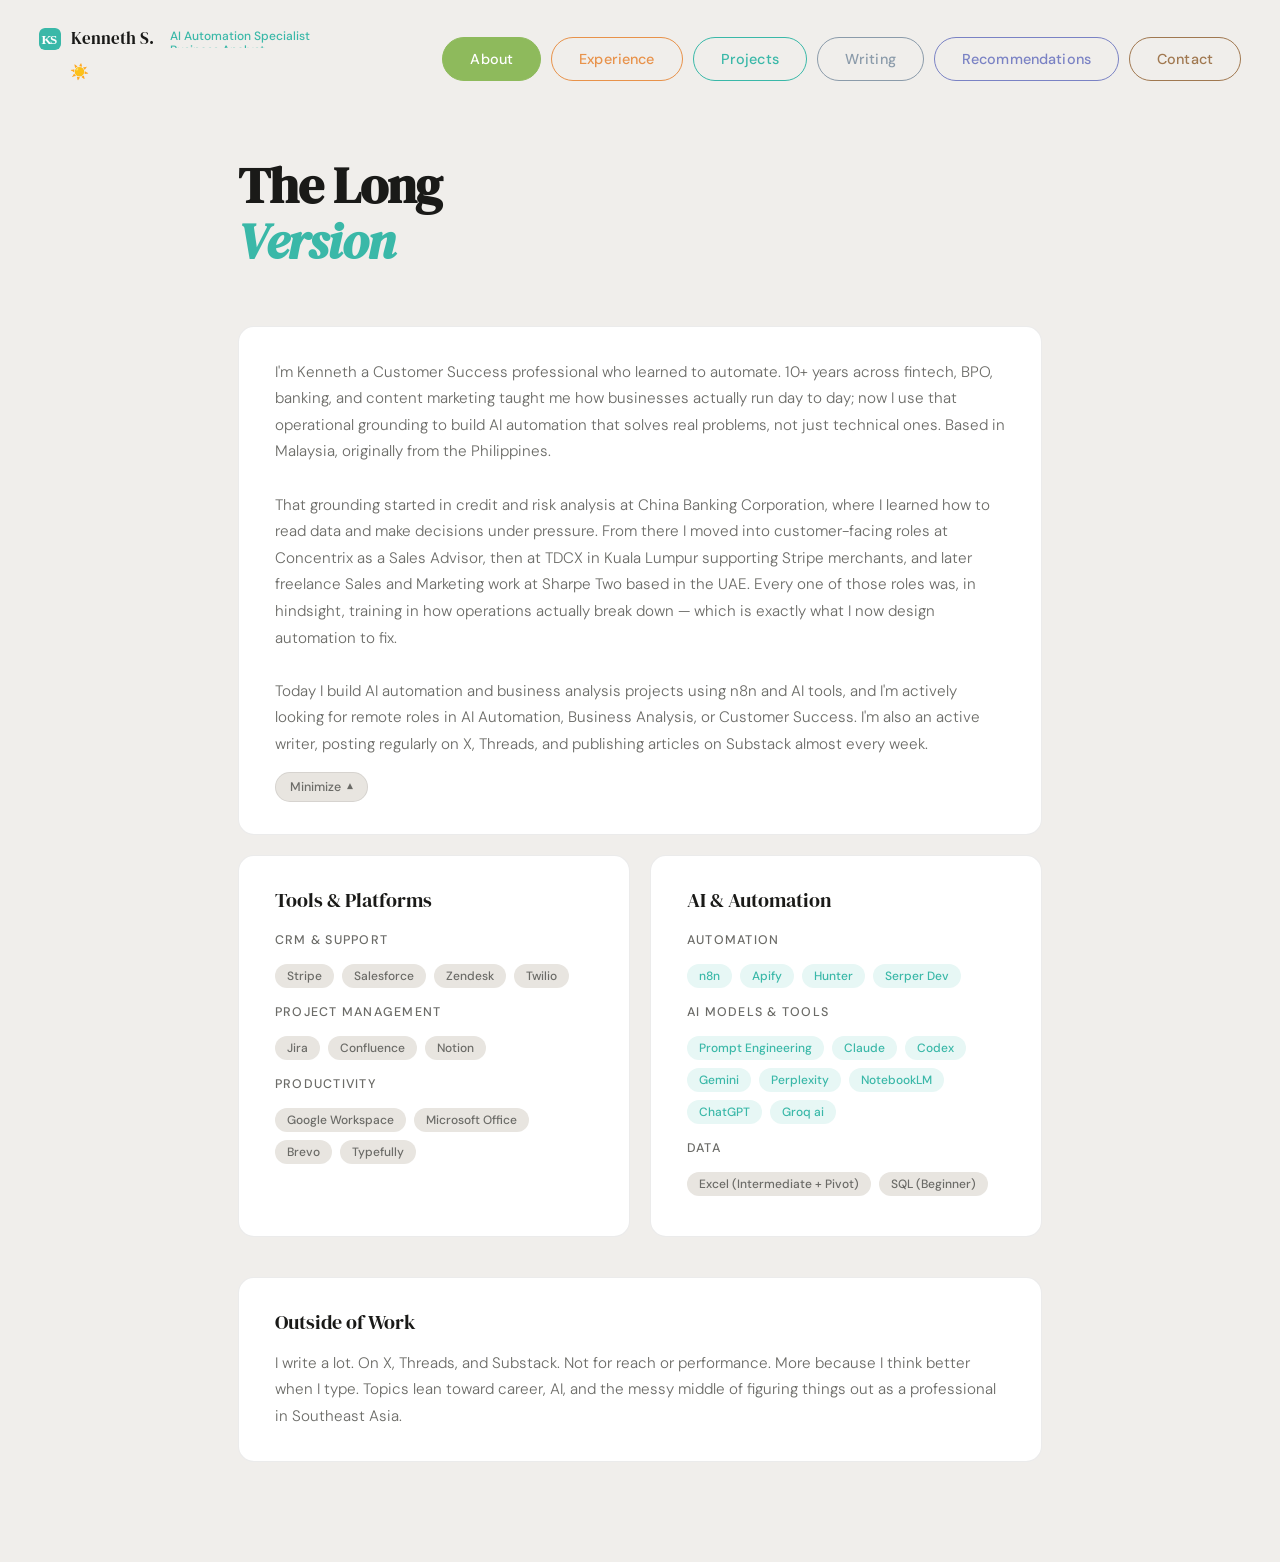
==== about.html @ cf11c249 "fix bug" ====
<!DOCTYPE html>
<html lang="en">
<head>
  <meta charset="UTF-8"/>
  <meta name="viewport" content="width=device-width, initial-scale=1.0"/>
  <link rel="icon" type="image/x-icon" href="[data-uri]">
  <link rel="icon" type="image/svg+xml" href="[data-uri]">
  <link rel="apple-touch-icon" href="[data-uri]">
  <title>About · Kenneth Soriano</title>
  <meta name="description" content="Learn more about Kenneth Soriano — an AI Automation Specialist, Business Analyst, and Customer Success professional with 10+ years across banking, BPO, and freelance work.">

  <meta property="og:type" content="profile">
  <meta property="og:site_name" content="Kenneth Soriano">
  <meta property="og:title" content="About · Kenneth Soriano">
  <meta property="og:description" content="Learn more about Kenneth Soriano — an AI Automation Specialist, Business Analyst, and Customer Success professional with 10+ years across banking, BPO, and freelance work.">
  <meta property="og:url" content="https://kennethics.github.io/about.html">
  <meta property="og:image" content="https://kennethics.github.io/assets/images/og-image.jpg">
  <meta property="og:image:width" content="1200">
  <meta property="og:image:height" content="630">
  <meta property="og:image:alt" content="Kenneth Soriano — AI Automation Specialist, Business Analyst & Customer Success professional">

  <meta name="twitter:card" content="summary_large_image">
  <meta name="twitter:title" content="About · Kenneth Soriano">
  <meta name="twitter:description" content="Learn more about Kenneth Soriano — an AI Automation Specialist, Business Analyst, and Customer Success professional with 10+ years across banking, BPO, and freelance work.">
  <meta name="twitter:image" content="https://kennethics.github.io/assets/images/og-image.jpg">

  <link rel="canonical" href="https://kennethics.github.io/about.html">
  <link rel="preconnect" href="https://fonts.googleapis.com">
  <link href="https://fonts.googleapis.com/css2?family=DM+Serif+Display:ital@0;1&family=DM+Sans:wght@300;400;500&display=swap" rel="stylesheet">
  <script src="assets/js/theme.js"></script>
  <link rel="stylesheet" href="assets/css/shared.css">
  <script src="assets/js/interactions.js" defer></script>
  <style>
    .about-grid { display:grid; grid-template-columns:1fr 1fr; gap:20px; margin-bottom:20px; }
    @media(max-width:640px){ .about-grid{ grid-template-columns:1fr; } }
    .skill-group { margin-bottom: 8px; }
    .skill-group-title { font-size:0.78rem; text-transform:uppercase; letter-spacing:0.1em; color:var(--muted); margin-bottom:10px; font-weight:500; }

    /* ── Bio card collapse/expand ── */
    /* Starts expanded (full bio). "Minimize" collapses down to the first
       sentence only; clicking again ("Show more") restores the rest. */
    .bio-more {
      overflow: hidden;
      max-height: 800px;
      opacity: 1;
      transition: max-height 0.35s ease, opacity 0.25s ease, margin-top 0.35s ease;
    }

    .card.bio-collapsed .bio-more {
      max-height: 0;
      opacity: 0;
      margin-top: 0 !important;
      pointer-events: none;
    }

    .exp-toggle {
      display: inline-flex;
      align-items: center;
      gap: 6px;
      margin-top: 14px;
      padding: 6px 14px;
      border-radius: 100px;
      border: 1px solid var(--border);
      background: var(--card);
      color: var(--muted);
      font-family: 'DM Sans', sans-serif;
      font-size: 0.78rem;
      font-weight: 500;
      cursor: pointer;
      transition: color 0.2s ease, border-color 0.2s ease;
    }

    .exp-toggle:hover,
    .exp-toggle:focus-visible {
      color: var(--accent);
      border-color: rgba(58, 184, 168, 0.3);
    }

    .exp-toggle-icon {
      display: inline-block;
      transition: transform 0.2s ease;
    }

    .exp-toggle.is-open .exp-toggle-icon {
      transform: rotate(180deg);
    }

  </style>
</head>
<body class="inner-page">

<nav>
  <div class="nav-brand">
    <a class="nav-brand-link" href="index.html">
      <img src="assets/icons/favicon.svg" alt="Kenneth Soriano logo" class="nav-logo">
      <span class="nav-name">Kenneth S.</span>
      <div class="nav-roles">
        <div class="nav-roles-inner">
          <span>AI Automation Specialist</span>
          <span>Business Analyst</span>
        </div>
      </div>
    </a>
    <div class="theme-switcher">
      <button type="button" class="theme-toggle" role="switch" aria-checked="false" aria-label="Toggle dark mode" title="Toggle dark mode">
        <span class="theme-toggle-icon theme-toggle-icon-sun" aria-hidden="true">☀️</span>
        <span class="theme-toggle-icon theme-toggle-icon-moon" aria-hidden="true">🌙</span>
      </button>
    </div>
  </div>
  <ul class="nav-links">
    <li><a class="oval-btn oval-about active" href="about.html">About</a></li>
    <li><a class="oval-btn oval-exp" href="experience.html">Experience</a></li>
    <li><a class="oval-btn oval-projects" href="projects.html">Projects</a></li>
    <li><a class="oval-btn oval-writing" href="writing.html">Writing</a></li>
    <li><a class="oval-btn oval-recs" href="recommendations.html">Recommendations</a></li>
    <li><a class="oval-btn oval-contact" href="contact.html">Contact</a></li>
  </ul>
  <button class="nav-hamburger" aria-label="Open menu" aria-expanded="false" aria-controls="nav-drawer">
    <span></span><span></span><span></span>
  </button>
</nav>

<!-- Mobile drawer -->
<div class="nav-drawer" id="nav-drawer" role="dialog" aria-modal="true" aria-label="Site navigation" aria-hidden="true">
  <div class="nav-drawer-panel">
    <button class="nav-drawer-close" aria-label="Close menu">✕</button>
    <a href="about.html">About</a>
    <a href="experience.html">Experience</a>
    <a href="projects.html">Projects</a>
    <a href="writing.html">Writing</a>
    <a href="recommendations.html">Recommendations</a>
    <a href="contact.html">Contact</a>
  </div>
</div>


<main class="page">
  <div class="page-header fade-in">
    <h1 class="page-title">The Long<br><em>Version</em></h1>
  </div>

  <div class="card fade-in">
    <div class="card-body">
      <p>I'm Kenneth a Customer Success professional who learned to automate. 10+ years across fintech, BPO, banking, and content marketing taught me how businesses actually run day to day; now I use that operational grounding to build AI automation that solves real problems, not just technical ones. Based in Malaysia, originally from the Philippines.</p>
      <div class="bio-more">
        <br>
        <p>That grounding started in credit and risk analysis at China Banking Corporation, where I learned how to read data and make decisions under pressure. From there I moved into customer-facing roles at Concentrix as a Sales Advisor, then at TDCX in Kuala Lumpur supporting Stripe merchants, and later freelance Sales and Marketing work at Sharpe Two based in the UAE. Every one of those roles was, in hindsight, training in how operations actually break down — which is exactly what I now design automation to fix.</p>
        <br>
        <p>Today I build AI automation and business analysis projects using n8n and AI tools, and I'm actively looking for remote roles in AI Automation, Business Analysis, or Customer Success. I'm also an active writer, posting regularly on X, Threads, and publishing articles on Substack almost every week.</p>
      </div>
      <button type="button" class="exp-toggle is-open" aria-expanded="true" onclick="toggleBio(this)">
        <span class="exp-toggle-label">Minimize</span>
        <span class="exp-toggle-icon" aria-hidden="true">▾</span>
      </button>
    </div>
  </div>

  <div class="about-grid">
    <div class="card fade-in">
      <div class="card-title" style="margin-bottom:20px;">Tools & Platforms</div>
      <div class="skill-group">
        <div class="skill-group-title">CRM & Support</div>
        <div class="tags">
          <span class="tag">Stripe</span>
          <span class="tag">Salesforce</span>
          <span class="tag">Zendesk</span>
          <span class="tag">Twilio</span>
        </div>
      </div>
      <div class="skill-group" style="margin-top:16px;">
        <div class="skill-group-title">Project Management</div>
        <div class="tags">
          <span class="tag">Jira</span>
          <span class="tag">Confluence</span>
          <span class="tag">Notion</span>
        </div>
      </div>
      <div class="skill-group" style="margin-top:16px;">
        <div class="skill-group-title">Productivity</div>
        <div class="tags">
          <span class="tag">Google Workspace</span>
          <span class="tag">Microsoft Office</span>
          <span class="tag">Brevo</span>
          <span class="tag">Typefully</span>
        </div>
      </div>
    </div>

    <div class="card fade-in">
      <div class="card-title" style="margin-bottom:20px;">AI & Automation</div>
      <div class="skill-group">
        <div class="skill-group-title">Automation</div>
        <div class="tags">
          <span class="tag tag-accent">n8n</span>
          <span class="tag tag-accent">Apify</span>
          <span class="tag tag-accent">Hunter</span>
          <span class="tag tag-accent">Serper Dev</span>
        </div>
      </div>
      <div class="skill-group" style="margin-top:16px;">
        <div class="skill-group-title">AI Models & Tools</div>
        <div class="tags">
          <span class="tag tag-accent">Prompt Engineering</span>
          <span class="tag tag-accent">Claude</span>
          <span class="tag tag-accent">Codex</span>
          <span class="tag tag-accent">Gemini</span>
          <span class="tag tag-accent">Perplexity</span>
          <span class="tag tag-accent">NotebookLM</span>
          <span class="tag tag-accent">ChatGPT</span>
          <span class="tag tag-accent">Groq ai</span>
        </div>
      </div>
      <div class="skill-group" style="margin-top:16px;">
        <div class="skill-group-title">Data</div>
        <div class="tags">
          <span class="tag">Excel (Intermediate + Pivot)</span>
          <span class="tag">SQL (Beginner)</span>
        </div>
      </div>
    </div>
  </div>

  <div class="card fade-in">
    <div class="card-title" style="margin-bottom:16px;">Outside of Work</div>
    <div class="card-body">
      <p>I write a lot. On X, Threads, and Substack. Not for reach or performance. More because I think better when I type. Topics lean toward career, AI, and the messy middle of figuring things out as a professional in Southeast Asia.</p>
    </div>
  </div>

</main>

<script>
  // Bio card collapse/expand. Starts expanded; "Minimize" shrinks the card
  // down to the first sentence only, "Show more" restores the full bio.
  function toggleBio(btn) {
    const card = btn.closest('.card');
    const collapsed = card.classList.toggle('bio-collapsed');
    const expanded = !collapsed;
    btn.setAttribute('aria-expanded', String(expanded));
    btn.classList.toggle('is-open', expanded);
    btn.querySelector('.exp-toggle-label').textContent = expanded ? 'Minimize' : 'Show more';
  }
</script>
<!-- Back to top -->
<button type="button" id="back-to-top" class="back-to-top" aria-label="Back to top" title="Back to top">
  <svg viewBox="0 0 24 24" width="20" height="20" fill="none" stroke="currentColor" stroke-width="2" stroke-linecap="round" stroke-linejoin="round" aria-hidden="true">
    <line x1="12" y1="19" x2="12" y2="5"></line>
    <polyline points="5 12 12 5 19 12"></polyline>
  </svg>
</button>

</body>
</html>
---- assets/css/shared.css ----
*, *::before, *::after { box-sizing: border-box; margin: 0; padding: 0; }

:root {
  --bg: #f0eeeb;
  --text: #1a1a18;
  --muted: #6b6b67;
  --accent: #3ab8a8;
  --card: #e8e5e0;
  --green: #8eba5c;
  --orange: #e8924a;
  --teal: #3ab8a8;
  --slate: #8b9baa;
  --indigo: #7a82c4;
  --brown: #a07850;
  --border: rgba(0,0,0,0.08);
  --nav-bg: rgba(240, 238, 235, 0.97);
  --drawer-bg: rgba(240, 238, 235, 0.99);
  --card-bg: #ffffff;
  --card-shadow: rgba(0,0,0,0.07);

  /* Shared interaction tokens — one timing/easing language for every
     hover, lift, and reveal on the site (nav, cards, buttons, toggle). */
  --ease-standard: 0.2s cubic-bezier(0.16, 1, 0.3, 1);
  --ease-fast: 0.15s ease;
  --lift-sm: -2px;
  --lift-md: -3px;
  --space-section: clamp(48px, 7vw, 88px);
}

:root[data-theme="dark"] {
  --bg: #111315;
  --text: #f2f2ea;
  --muted: #a8a8a0;
  --accent: #4fd1c5;
  --card: #1b1e22;
  --green: #8eba5c;
  --orange: #e8924a;
  --teal: #4fd1c5;
  --slate: #8b9baa;
  --indigo: #7a82c4;
  --border: rgba(255,255,255,0.12);
  --nav-bg: rgba(17, 19, 21, 0.94);
  --drawer-bg: rgba(17, 19, 21, 0.98);
  --card-bg: #1b1e22;
  --card-shadow: rgba(0,0,0,0.35);
}

:root[data-theme="light"] {
  --bg: #f0eeeb;
  --text: #1a1a18;
  --muted: #6b6b67;
  --accent: #3ab8a8;
  --card: #e8e5e0;
  --green: #8eba5c;
  --orange: #e8924a;
  --teal: #3ab8a8;
  --slate: #8b9baa;
  --indigo: #7a82c4;
  --border: rgba(0,0,0,0.08);
  --nav-bg: rgba(240, 238, 235, 0.97);
  --drawer-bg: rgba(240, 238, 235, 0.99);
  --card-bg: #ffffff;
  --card-shadow: rgba(0,0,0,0.07);
}

html { scroll-behavior: smooth; }

html, body { overflow-x: hidden; }

/* Applied to <html> for ~320ms during a theme toggle only (see theme.js),
   so every themed element crossfades together instead of body alone. */
.theme-transitioning,
.theme-transitioning * {
  transition: background-color 0.28s ease, border-color 0.28s ease,
              color 0.28s ease, box-shadow 0.28s ease !important;
}

* { -webkit-tap-highlight-color: transparent; }

body {
  font-family: 'DM Sans', sans-serif;
  background: var(--bg);
  color: var(--text);
  min-height: 100vh;
  min-height: 100dvh;
  transition: background 0.2s ease, color 0.2s ease;
}

.sr-only {
  position: absolute;
  width: 1px;
  height: 1px;
  padding: 0;
  margin: -1px;
  overflow: hidden;
  clip: rect(0, 0, 0, 0);
  white-space: nowrap;
  border: 0;
}

.icon-link-list {
  display: flex;
  align-items: center;
  gap: 14px;
  flex-wrap: wrap;
}

.icon-link {
  display: inline-flex;
  align-items: center;
  justify-content: center;
  width: 64px;
  height: 64px;
  border-radius: 16px;
  background: var(--card-bg);
  border: 1px solid var(--border);
  color: var(--text);
  transition: transform var(--ease-standard), background var(--ease-fast), border-color var(--ease-fast), color var(--ease-fast);
  text-decoration: none;
  flex-shrink: 0;
}

.icon-link:hover,
.icon-link:focus-visible {
  transform: translateY(var(--lift-md));
  background: var(--card-bg);
  border-color: rgba(58, 184, 168, 0.3);
  color: var(--accent);
}

.icon-link:active {
  transform: translateY(-1px) scale(0.96);
}

.icon-link svg {
  width: 24px;
  height: 24px;
  display: block;
  stroke: currentColor;
  stroke-width: 1.8;
  stroke-linecap: round;
  stroke-linejoin: round;
  fill: none;
}

.theme-switcher {
  display: flex;
  align-items: center;
  flex-shrink: 0;
  margin-left: clamp(8px, 3vw, 22px);
}

/* Theme toggle: a quiet utility, not a feature. No track, no pill — just
   an icon that only announces itself on hover/focus, so it never competes
   with real content. The sun/moon crossfade+rotate on click so the state
   change still reads clearly despite the minimal chrome. */
.theme-toggle {
  position: relative;
  width: 36px;
  height: 36px;
  padding: 0;
  border: none;
  border-radius: 10px;
  background: transparent;
  cursor: pointer;
  flex-shrink: 0;
  display: flex;
  align-items: center;
  justify-content: center;
  transition: background var(--ease-fast);
}

.theme-toggle:hover {
  background: var(--card);
}

.theme-toggle:focus-visible {
  outline: 2px solid var(--accent);
  outline-offset: 2px;
}

.theme-toggle:active {
  transform: scale(0.93);
}

.theme-toggle-icon {
  position: absolute;
  font-size: 0.95rem;
  line-height: 1;
  transition: opacity var(--ease-standard), transform var(--ease-standard);
}

.theme-toggle-icon-sun {
  opacity: 1;
  transform: rotate(0deg) scale(1);
}

.theme-toggle-icon-moon {
  opacity: 0;
  transform: rotate(-90deg) scale(0.6);
}

.theme-toggle[aria-checked="true"] .theme-toggle-icon-sun {
  opacity: 0;
  transform: rotate(90deg) scale(0.6);
}

.theme-toggle[aria-checked="true"] .theme-toggle-icon-moon {
  opacity: 1;
  transform: rotate(0deg) scale(1);
}

/* ── NAV ── */
/* Starts INLINE, in normal document flow, at the top of the page — not
   floating on load. assets/js/interactions.js watches actual scroll
   distance and adds .nav-floating once the page scrolls past ~16px,
   never staying "floating-looking" while inline. Scrolling back up past
   that same threshold removes the class again, returning nav to its
   original in-flow position.

   FIX: previously this base rule carried the pill's card styling
   (background/blur/border/shadow) unconditionally, so the navbar LOOKED
   like a floating card even while position was still "relative" and it
   was sitting inline in the flow — that's what read as "floating on
   load." The base rule below is now visually flush/flat (transparent,
   no shadow, no blur) — all of the card look now lives ONLY on
   .nav-floating, so the two states are visually distinct and the
   transition between them reads as a smooth fade/slide rather than a
   hard cut.

   The inline and floating states share identical inset math so the pill
   never visibly resizes when the state flips — only position (instant)
   plus background/border/shadow/opacity/transform (all animated via the
   transition list below, plus .nav-floating's own entrance keyframe)
   change, which is what keeps the transition feeling smooth instead of a
   hard jump. A same-height .nav-spacer (inserted by JS immediately after
   <nav>) reserves the vertical space nav vacates once it goes fixed, so
   surrounding content never jumps either.

   Sizing is fluid (clamp()) rather than fixed so the pill scales smoothly
   from small phones up to ultrawide monitors instead of jumping at a
   handful of breakpoints:
   - top/left/right margins shrink slightly on narrow screens, giving
     content more usable width, and stay at a comfortable 16px on desktop.
   - max-width + auto margins keep the pill from stretching edge-to-edge
     on ultrawide displays, in line with the site's ~900-1100px content
     width elsewhere.
   - overflow: hidden is a safety net: nav-brand content is sized/truncated
     to fit (see .nav-brand/.nav-name/.nav-roles below), but this ensures
     nothing can ever visually spill past the pill's rounded edges and
     overlap the content underneath, even at extreme viewport widths. */
nav {
  position: relative;
  width: calc(100% - clamp(20px, 4vw, 32px));
  max-width: 1400px;
  margin: clamp(10px, 2vw, 16px) auto 0;
  z-index: 200;
  display: flex;
  align-items: center;
  justify-content: space-between;
  gap: clamp(10px, 2vw, 20px);
  padding: clamp(8px, 1.4vw, 10px) clamp(14px, 3vw, 22px);
  border-radius: 100px;
  overflow: hidden;

  /* Flush/flat by default — no card look until it actually floats */
  background: transparent;
  border: 1px solid transparent;
  box-shadow: none;
  -webkit-backdrop-filter: none;
  backdrop-filter: none;

  opacity: 1;
  transform: translateY(0);
  transition: background var(--ease-standard), border-color var(--ease-standard),
              box-shadow var(--ease-standard), padding var(--ease-standard),
              backdrop-filter var(--ease-standard),
              opacity 0.3s ease, transform 0.3s ease;
}

/* Floating state — see JS logic above. This is now the ONLY place the
   pill's card visuals (background/blur/border/shadow) are applied. Same
   insets as before (fixed left/right of clamp(10px,2vw,16px) reproduce
   the exact width the inline rule computes via calc()), just pinned to
   the viewport. The entrance is a one-shot fade + drop-in rather than a
   hard cut. */
nav.nav-floating {
  position: fixed;
  top: clamp(10px, 2vw, 16px);
  left: clamp(10px, 2vw, 16px);
  right: clamp(10px, 2vw, 16px);
  width: auto;
  margin: 0 auto;

  background: var(--nav-bg);
  backdrop-filter: blur(12px);
  -webkit-backdrop-filter: blur(12px);
  border-color: var(--border);
  box-shadow: 0 8px 24px var(--card-shadow);

  animation: navFloatIn 0.35s var(--ease-standard) both;
}

@keyframes navFloatIn {
  from { opacity: 0; transform: translateY(-10px); }
  to   { opacity: 1; transform: translateY(0); }
}

/* Reserves the space <nav> vacates once it becomes position: fixed, so
   the page never jumps. Height is set/cleared in JS to nav's own
   measured offsetHeight — never a hardcoded value — and stays 0 while
   nav is inline. */
.nav-spacer {
  height: 0;
}

/* Subtle depth cue + slight shrink once scrolled past the very top — the
   navbar itself never changes background, hides, or disappears. Applies
   in both the inline and floating states. The deeper shadow bump is
   scoped to the floating state only so a flush/inline navbar scrolling
   down the page doesn't pick up a shadow before it's actually floating. */
nav.nav-scrolled {
  padding-top: clamp(6px, 1vw, 8px);
  padding-bottom: clamp(6px, 1vw, 8px);
}

nav.nav-floating.nav-scrolled {
  box-shadow: 0 12px 30px var(--card-shadow);
}

.nav-brand {
  display: flex;
  flex-direction: column;
  align-items: flex-start;
  gap: 4px;
  min-width: 0;
  flex-shrink: 1;
  z-index: 201;
}

.nav-brand-link {
  display: flex;
  align-items: center;
  gap: 10px;
  min-width: 0;
  text-decoration: none;
  color: var(--text);
}

.nav-logo { width:clamp(18px, 4vw, 22px); height:clamp(18px, 4vw, 22px); border-radius:6px; flex-shrink:0; display:block; }

.nav-name {
  font-family: 'DM Serif Display', serif;
  font-size: clamp(0.92rem, 2.6vw, 1.05rem);
  min-width: 0;
  overflow: hidden;
  text-overflow: ellipsis;
  white-space: nowrap;
}

.nav-title {
  font-size: 0.78rem;
  color: var(--muted);
  font-weight: 300;
  margin-left: 4px;
}

/* Animated role ticker — previously duplicated inside every page's own
   embedded <style> block; centralized here since it's part of the shared
   nav-brand component. Decorative, so it's the first thing to go on very
   small phones (see media query) rather than letting it force overflow. */
.nav-roles {
  overflow: hidden;
  height: 1.2em;
  min-width: 0;
  flex-shrink: 1;
  margin-left: 6px;
}

.nav-roles-inner {
  display: flex;
  flex-direction: column;
  animation: roleTick 4s steps(2, end) infinite;
}

.nav-roles-inner span {
  font-size: 0.75rem;
  color: var(--accent);
  font-weight: 500;
  white-space: nowrap;
  height: 1.2em;
  line-height: 1.2em;
}

@keyframes roleTick {
  0%   { transform: translateY(0); }
  50%  { transform: translateY(-1.2em); }
  100% { transform: translateY(0); }
}

/* Desktop: pill nav links live in the floating navbar. Mobile/tablet:
   hidden in favor of the hamburger + full-screen drawer. This uses its
   own breakpoint (see media query near the bottom of this file) rather
   than the site's usual 768px, because six pill buttons need noticeably
   more horizontal room than the plain text links they replaced. */
.nav-links {
  display: flex;
  gap: 10px;
  list-style: none;
  align-items: center;
  flex-wrap: nowrap;
}

/* ── Oval pill nav buttons (moved in from the old below-hero button row
   on index.html; identical styling/colors/hover behavior, just relocated
   into the navbar and reused on every page). ── */
.oval-btn {
  display: inline-flex;
  align-items: center;
  justify-content: center;
  padding: 12px 27px;
  border-radius: 100px;
  font-size: 0.9rem;
  font-weight: 500;
  text-decoration: none;
  background: transparent;
  border: 1.5px solid;
  transition: transform var(--ease-standard), box-shadow var(--ease-standard), background var(--ease-fast), color var(--ease-fast);
  letter-spacing: 0.01em;
  white-space: nowrap;
}

.oval-btn:hover {
  transform: translateY(var(--lift-sm));
  box-shadow: 0 8px 20px rgba(0,0,0,0.15);
  color: #fff;
}

.oval-btn:active {
  transform: translateY(0) scale(0.97);
}

.oval-about    { color: var(--green);    border-color: var(--green); }
.oval-exp      { color: var(--orange);   border-color: var(--orange); }
.oval-projects { color: var(--teal);     border-color: var(--teal); }
.oval-writing  { color: var(--slate);    border-color: var(--slate); }
.oval-recs     { color: var(--indigo);   border-color: var(--indigo); }
.oval-contact  { color: var(--brown);    border-color: var(--brown); }

.oval-about:hover    { background: var(--green); }
.oval-exp:hover      { background: var(--orange); }
.oval-projects:hover { background: var(--teal); }
.oval-writing:hover  { background: var(--slate); }
.oval-recs:hover     { background: var(--indigo); }
.oval-contact:hover  { background: var(--brown); }

/* Current-page pill: reuses the exact same hover fill/color, just applied
   permanently, so there's still a "you are here" indicator like the old
   underline treatment gave the text links. */
.oval-btn.active { color: #fff; }
.oval-about.active    { background: var(--green); }
.oval-exp.active      { background: var(--orange); }
.oval-projects.active { background: var(--teal); }
.oval-writing.active  { background: var(--slate); }
.oval-recs.active     { background: var(--indigo); }
.oval-contact.active  { background: var(--brown); }

/* ── HAMBURGER ── shown only below the pill-nav breakpoint */
.nav-hamburger {
  display: none;
  flex-direction: column;
  justify-content: center;
  gap: 5px;
  width: clamp(40px, 10vw, 44px);
  height: clamp(40px, 10vw, 44px);
  cursor: pointer;
  background: none;
  border: none;
  padding: 6px;
  border-radius: 8px;
  flex-shrink: 0;
  z-index: 201;
  opacity: 1;
  transition: opacity 0.2s ease;
}

/* When the drawer is open, each page's existing toggle script already
   sets aria-expanded="true" on this button (no new JS needed). The
   hamburger button's z-index (201) sits above the drawer overlay (199),
   so without this rule its 3 bars stay visible on top of the drawer's
   own dedicated close (✕) button — showing two icons at once. Fading
   the bars out here means only the drawer's ✕ is visible while it's
   open; pointer-events is also disabled since the ✕ button already
   handles closing. */
.nav-hamburger[aria-expanded="true"] {
  opacity: 0;
  pointer-events: none;
}

.nav-hamburger span {
  display: block;
  height: 2px;
  width: 100%;
  background: var(--text);
  border-radius: 2px;
  transition: all 0.25s ease;
}

/* ── MOBILE DRAWER ── backdrop + sliding side panel ──
   .nav-drawer is a full-viewport backdrop (click on it closes the menu).
   Its z-index (260) is deliberately ABOVE nav's (200) so the drawer — and
   the close button nested inside it — always render and receive clicks
   above the floating navbar, even where the two visually overlap near the
   top-right corner. Previously .nav-drawer sat at z-index 199, BELOW nav's
   200, so nav silently intercepted clicks meant for the close button —
   that was the root cause of the unresponsive X. */
.nav-drawer {
  position: fixed;
  inset: 0;
  z-index: 260;
  background: rgba(10, 10, 10, 0.4);
  visibility: hidden;
  opacity: 0;
  transition: opacity 0.3s ease, visibility 0.3s ease;
  pointer-events: none;
}

:root[data-theme="dark"] .nav-drawer {
  background: rgba(0, 0, 0, 0.6);
}

.nav-drawer.open {
  visibility: visible;
  opacity: 1;
  pointer-events: all;
}

/* The actual sliding panel — anchored to the right edge, fluid width
   (70-85% of viewport) with a sensible cap on larger screens. */
.nav-drawer-panel {
  position: absolute;
  top: 0;
  right: 0;
  height: 100%;
  width: 80vw;
  max-width: 400px;
  min-width: 280px;
  background: var(--drawer-bg);
  border-left: 1px solid var(--border);
  box-shadow: -12px 0 40px rgba(0, 0, 0, 0.25);
  display: flex;
  flex-direction: column;
  align-items: flex-start;
  justify-content: center;
  gap: 28px;
  padding: 100px 44px 60px;
  transform: translateX(100%);
  transition: transform 0.35s cubic-bezier(0.16, 1, 0.3, 1);
}

.nav-drawer.open .nav-drawer-panel {
  transform: translateX(0);
}

.nav-drawer a {
  font-family: 'DM Serif Display', serif;
  font-size: 1.7rem;
  text-decoration: none;
  color: var(--text);
  transition: color 0.2s;
  letter-spacing: -0.02em;
}

.nav-drawer a:hover,
.nav-drawer a.active { color: var(--accent); }

/* Close (X) — fixed inside the panel, so its position never moves and it
   always renders above nav thanks to the backdrop's higher z-index. */
.nav-drawer-close {
  position: absolute;
  top: 20px;
  right: 20px;
  width: 44px;
  height: 44px;
  background: var(--card);
  border: 1px solid var(--border);
  font-size: 1.4rem;
  cursor: pointer;
  color: var(--muted);
  display: flex;
  align-items: center;
  justify-content: center;
  border-radius: 50%;
  transition: color 0.2s ease, background 0.2s ease, border-color 0.2s ease;
}

.nav-drawer-close:hover,
.nav-drawer-close:focus-visible {
  color: var(--text);
  background: var(--border);
}

@media (max-width: 480px) {
  .nav-drawer-panel { padding: 90px 32px 48px; gap: 24px; }
  .nav-drawer a { font-size: 1.5rem; }
}

/* PAGE SHELL */
.page {
  max-width: 900px;
  margin: 0 auto;
  padding: clamp(32px, 6vw, 56px) 48px 80px;
}

.page-header { margin-bottom: 56px; }

.page-title {
  font-family: 'DM Serif Display', serif;
  font-size: clamp(2.4rem, 4vw, 3.2rem);
  line-height: 1.1;
  letter-spacing: -0.02em;
}

.page-title em { font-style: italic; color: var(--accent); }

/* CARD */
.card {
  background: var(--card-bg);
  border-radius: 16px;
  padding: 32px 36px;
  border: 1px solid var(--border);
  margin-bottom: 20px;
  transition: transform var(--ease-standard), box-shadow var(--ease-standard);
}

.card:hover {
  transform: translateY(var(--lift-sm));
  box-shadow: 0 8px 24px var(--card-shadow);
}

.card-meta {
  display: flex;
  align-items: flex-start;
  justify-content: space-between;
  gap: 16px;
  flex-wrap: wrap;
  margin-bottom: 12px;
}

.card-title {
  font-family: 'DM Serif Display', serif;
  font-size: 1.25rem;
  line-height: 1.2;
}

.card-subtitle { font-size: 0.875rem; color: var(--muted); margin-top: 2px; }

.card-date {
  font-size: 0.78rem;
  color: var(--muted);
  white-space: nowrap;
  background: var(--card);
  padding: 4px 10px;
  border-radius: 100px;
}

.card-body {
  font-size: 0.95rem;
  line-height: 1.75;
  color: var(--muted);
  font-weight: 300;
}

.card-body ul { padding-left: 20px; margin-top: 8px; }
.card-body li { margin-bottom: 6px; }

/* TAGS */
.tags { display:flex; gap:8px; flex-wrap:wrap; margin-top:16px; }

.tag {
  font-size: 0.75rem;
  padding: 4px 12px;
  border-radius: 100px;
  background: var(--card);
  color: var(--muted);
  font-weight: 500;
}

.tag-accent { background: rgba(58,184,168,0.12); color: var(--teal); }

/* FADE IN — reveals once when the element scrolls into view (see
   assets/js/interactions.js). Starts hidden so there's no flash of
   fully-visible content before JS attaches the observer. Kept short and
   using the shared deceleration curve so it reads as a settle, not a slide. */
.fade-in {
  opacity: 0;
  transform: translateY(10px);
  transition: opacity 0.5s var(--ease-standard), transform 0.5s var(--ease-standard);
}

.fade-in.is-visible {
  opacity: 1;
  transform: none;
}

/* Kept subtle and short so it reads as polish, not decoration, when
   several cards enter the viewport together. */
.fade-in:nth-child(1) { transition-delay: 0.05s; }
.fade-in:nth-child(2) { transition-delay: 0.10s; }
.fade-in:nth-child(3) { transition-delay: 0.15s; }
.fade-in:nth-child(4) { transition-delay: 0.20s; }
.fade-in:nth-child(5) { transition-delay: 0.25s; }
.fade-in:nth-child(6) { transition-delay: 0.30s; }

/* ── HERO WAVE EMOJI ── */
.wave {
  display: inline-block;
  transform-origin: 70% 70%;
  animation: wave-animation 6s infinite;
}

@keyframes wave-animation {
  0%   { transform: rotate(0deg); }
  2%   { transform: rotate(14deg); }
  4%   { transform: rotate(-8deg); }
  6%   { transform: rotate(14deg); }
  8%   { transform: rotate(-4deg); }
  10%  { transform: rotate(10deg); }
  12%  { transform: rotate(0deg); }
  100% { transform: rotate(0deg); }
}

/* Pill nav ↔ hamburger swap. See note on .nav-links above for why this
   uses its own breakpoint instead of the site's usual 768px. */
@media (max-width: 1250px) {
  .nav-links     { display: none !important; }
  .nav-hamburger { display: flex !important; }
}

/* ── MOBILE ── */
@media (max-width: 768px) {
  /* nav padding is already fluid via clamp() in the base rule above —
     no fixed override needed here. */

  /* Hide subtitle text on mobile */
  .nav-title { display: none; }

  .page { padding: clamp(24px, 8vw, 40px) 20px 60px; }
  .card { padding: 20px; }
}

/* Smallest phones: the animated role ticker is decorative, so it's the
   first thing to drop rather than letting it force any overflow next to
   the logo, name, and theme toggle. */
@media (max-width: 420px) {
  .nav-roles { display: none; }
}


/* ═══════════════════════════════════
   BACK TO TOP (shared across pages)
   Appears after scrolling past a threshold (see assets/js/interactions.js).
   Sizing/placement use clamp() so it scales down slightly on narrow
   phones rather than crowding the corner, and stays at its current size
   on desktop.
═══════════════════════════════════ */
.back-to-top {
  position: fixed;
  right: clamp(14px, 3vw, 28px);
  bottom: clamp(14px, 3vw, 28px);
  width: clamp(42px, 6vw, 48px);
  height: clamp(42px, 6vw, 48px);
  border-radius: 50%;
  background: var(--card-bg);
  border: 1px solid var(--border);
  color: var(--text);
  display: flex;
  align-items: center;
  justify-content: center;
  cursor: pointer;
  box-shadow: 0 8px 24px var(--card-shadow);
  z-index: 150;
  opacity: 0;
  visibility: hidden;
  transform: translateY(12px);
  transition: opacity 0.25s ease, transform 0.25s ease, visibility 0.25s ease,
              border-color 0.2s ease, color 0.2s ease;
}

.back-to-top.show {
  opacity: 1;
  visibility: visible;
  transform: translateY(0);
}

.back-to-top:hover,
.back-to-top:focus-visible {
  border-color: rgba(58, 184, 168, 0.3);
  color: var(--accent);
  transform: translateY(-3px);
}

/* ═══════════════════════════════════
   CTA BUTTONS (shared across pages)
═══════════════════════════════════ */
.cta-btn {
  display: inline-flex;
  align-items: center;
  justify-content: center;
  padding: 14px 30px;
  border-radius: 100px;
  font-size: 0.92rem;
  font-weight: 600;
  text-decoration: none;
  transition: transform var(--ease-standard), box-shadow var(--ease-standard), background var(--ease-fast), color var(--ease-fast), border-color var(--ease-fast);
  letter-spacing: 0.01em;
}

.cta-btn:hover { transform: translateY(var(--lift-sm)); }
.cta-btn:active { transform: translateY(0) scale(0.97); }

.cta-primary {
  background: var(--accent);
  color: #fff;
  box-shadow: 0 8px 20px rgba(58,184,168,0.25);
}
.cta-primary:hover { box-shadow: 0 10px 24px rgba(58,184,168,0.35); }

.cta-secondary {
  background: var(--card-bg);
  color: var(--text);
  border: 1px solid var(--border);
}
.cta-secondary:hover { border-color: var(--accent); color: var(--accent); }

.cta-ghost {
  background: transparent;
  color: var(--muted);
  border: 1px solid transparent;
}
.cta-ghost:hover { color: var(--text); }

.contact-cta-row {
  display: flex;
  flex-wrap: wrap;
  gap: 14px;
  margin: 24px 0 32px;
}

@media (max-width: 768px) {
  .contact-cta-row { justify-content: center; }
}

/* ═══════════════════════════════════
   REDUCED MOTION
   Anyone with prefers-reduced-motion gets an effectively-instant site:
   no wave, no stagger, no scroll reveal delay, no nav slide.
═══════════════════════════════════ */
@media (prefers-reduced-motion: reduce) {
  *, *::before, *::after {
    animation-duration: 0.001ms !important;
    animation-iteration-count: 1 !important;
    transition-duration: 0.001ms !important;
    scroll-behavior: auto !important;
  }
}
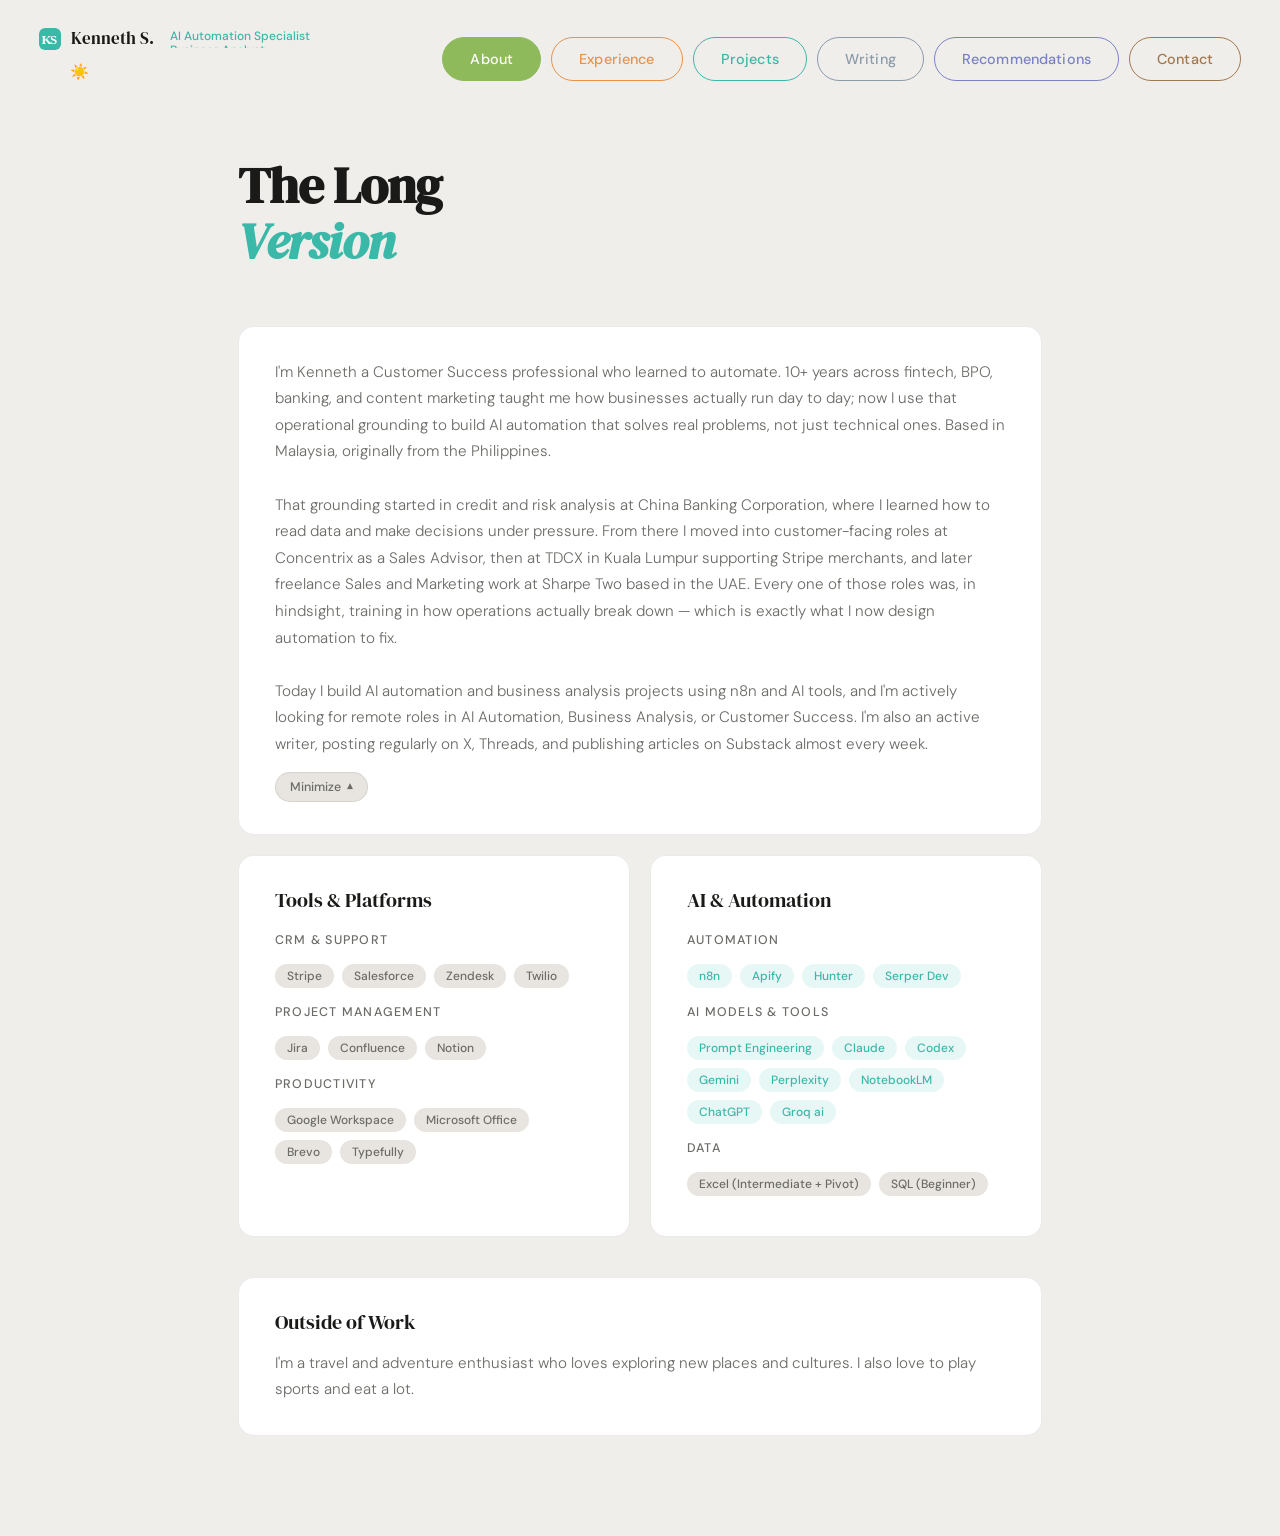
==== commit 7d8a4be7: "update about.html" ====
--- a/about.html
+++ b/about.html
@@ -224,7 +224,7 @@
   <div class="card fade-in">
     <div class="card-title" style="margin-bottom:16px;">Outside of Work</div>
     <div class="card-body">
-      <p>I write a lot. On X, Threads, and Substack. Not for reach or performance. More because I think better when I type. Topics lean toward career, AI, and the messy middle of figuring things out as a professional in Southeast Asia.</p>
+      <p>I'm a travel and adventure enthusiast who loves exploring new places and cultures. I also love to play sports and eat a lot.</p>
     </div>
   </div>
 
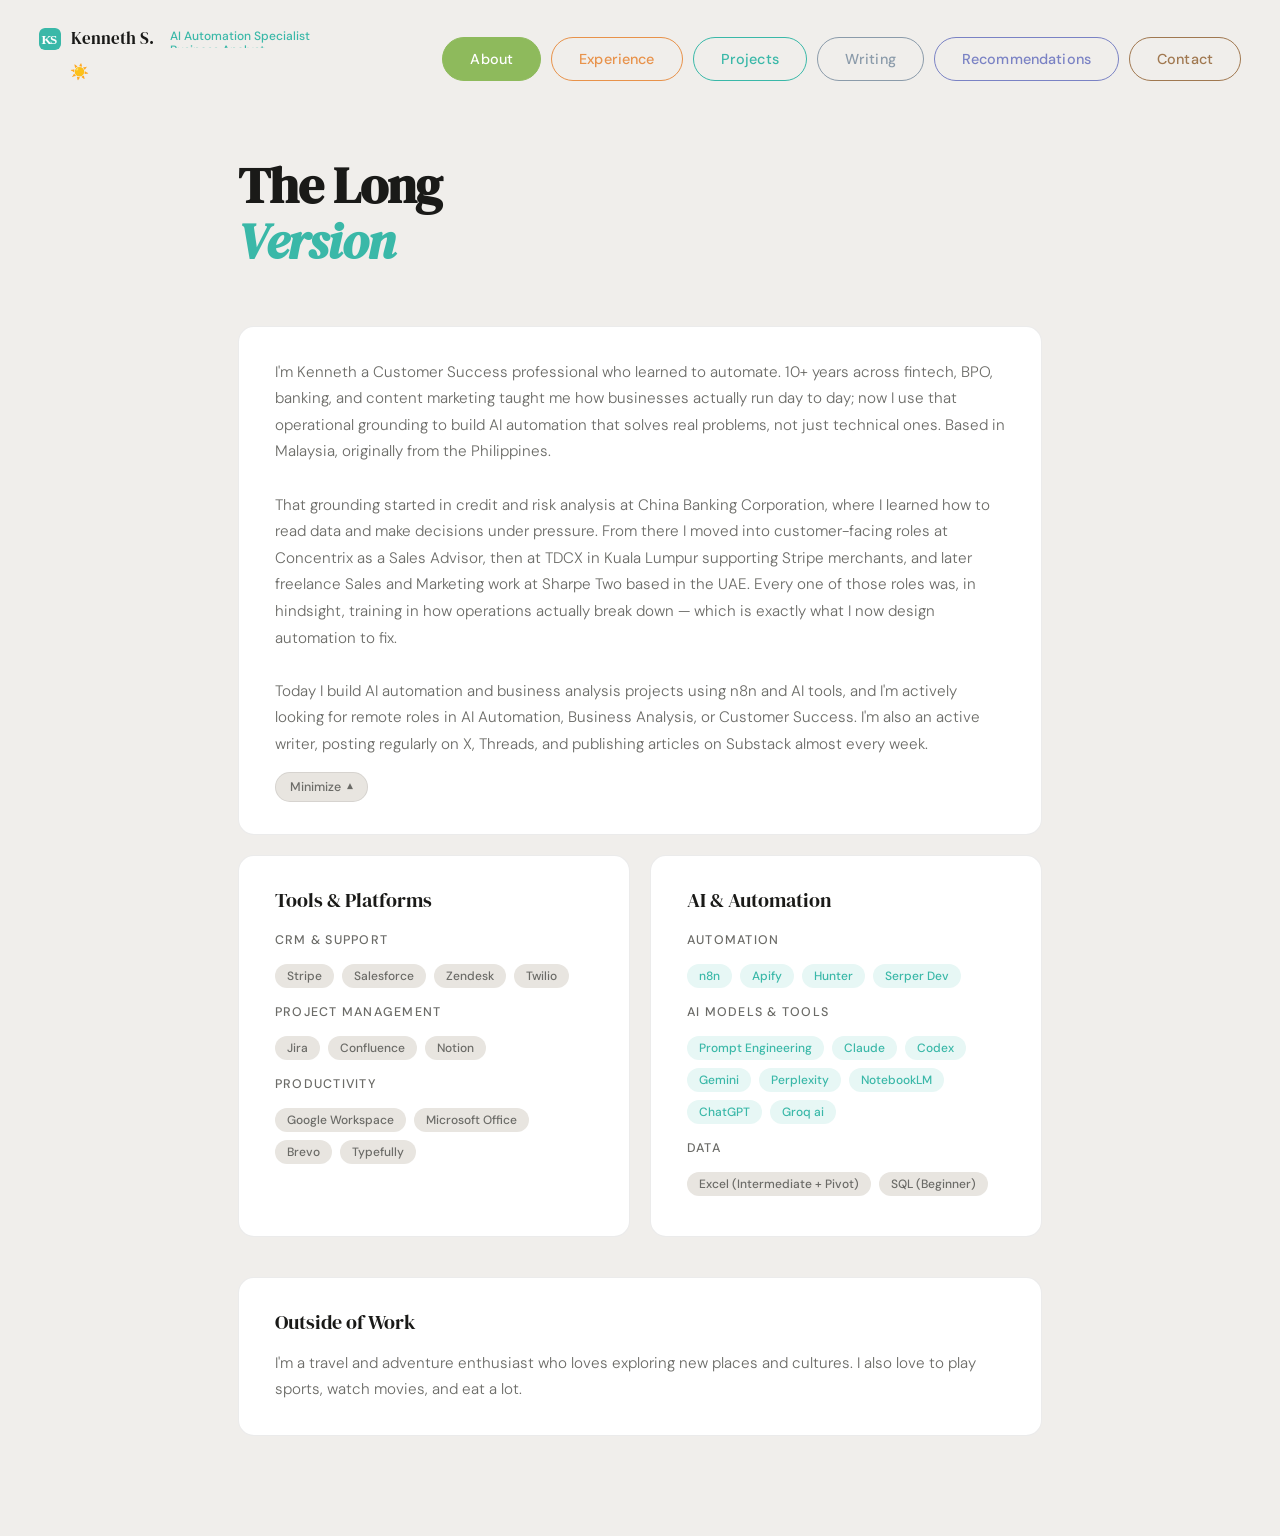
==== commit 94a76641: "update" ====
--- a/about.html
+++ b/about.html
@@ -224,7 +224,7 @@
   <div class="card fade-in">
     <div class="card-title" style="margin-bottom:16px;">Outside of Work</div>
     <div class="card-body">
-      <p>I'm a travel and adventure enthusiast who loves exploring new places and cultures. I also love to play sports and eat a lot.</p>
+      <p>I'm a travel and adventure enthusiast who loves exploring new places and cultures. I also love to play sports, watch movies, and eat a lot.</p>
     </div>
   </div>
 
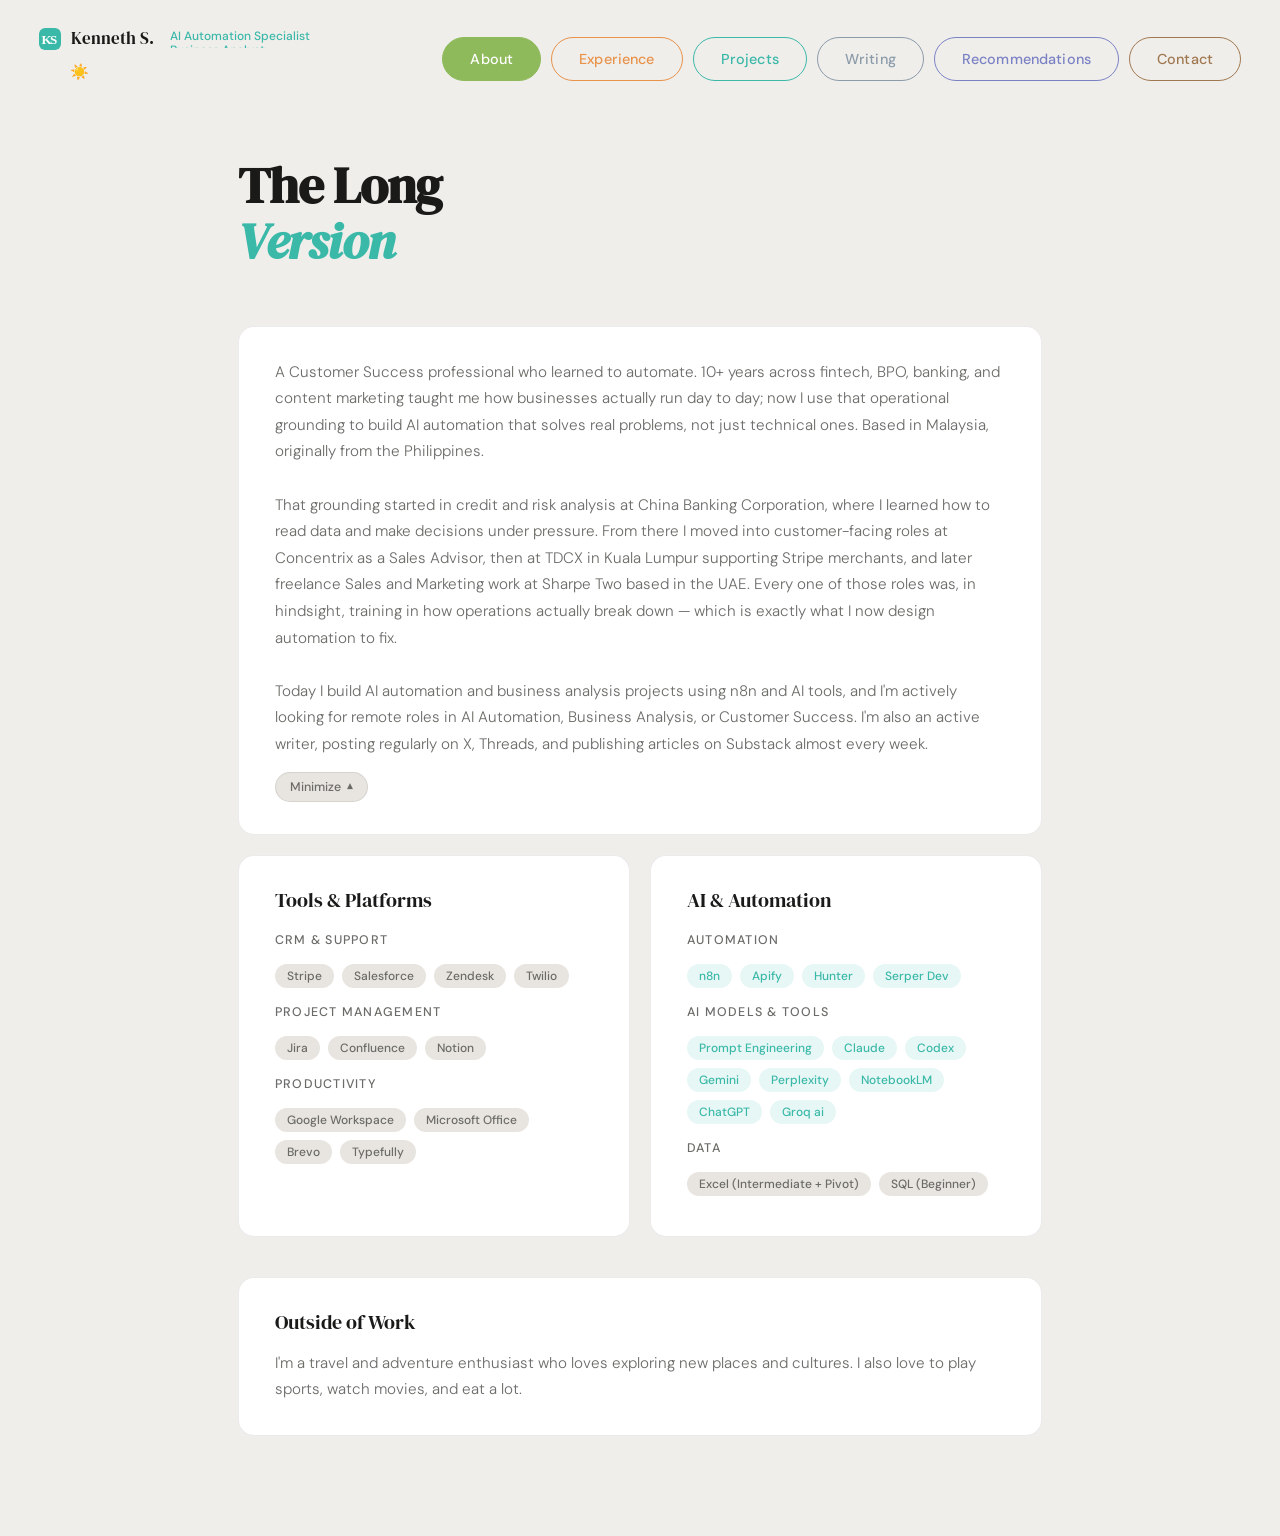
==== commit 328165cc: "update meta" ====
--- a/about.html
+++ b/about.html
@@ -6,22 +6,22 @@
   <link rel="icon" type="image/x-icon" href="[data-uri]">
   <link rel="icon" type="image/svg+xml" href="[data-uri]">
   <link rel="apple-touch-icon" href="[data-uri]">
-  <title>About · Kenneth Soriano</title>
-  <meta name="description" content="Learn more about Kenneth Soriano — an AI Automation Specialist, Business Analyst, and Customer Success professional with 10+ years across banking, BPO, and freelance work.">
+  <title>About · Kenneth S.</title>
+  <meta name="description" content="Learn more about Kenneth S. — an AI Automation Specialist, Business Analyst, and Tech VA with 10+ years domain experience.">
 
   <meta property="og:type" content="profile">
-  <meta property="og:site_name" content="Kenneth Soriano">
-  <meta property="og:title" content="About · Kenneth Soriano">
-  <meta property="og:description" content="Learn more about Kenneth Soriano — an AI Automation Specialist, Business Analyst, and Customer Success professional with 10+ years across banking, BPO, and freelance work.">
+  <meta property="og:site_name" content="Kenneth S.">
+  <meta property="og:title" content="About · Kenneth S.">
+  <meta property="og:description" content="Learn more about Kenneth S. — an AI Automation Specialist, Business Analyst, and Tech VA with 10+ years domain experience.">
   <meta property="og:url" content="https://kennethics.github.io/about.html">
   <meta property="og:image" content="https://kennethics.github.io/assets/images/og-image.jpg">
   <meta property="og:image:width" content="1200">
   <meta property="og:image:height" content="630">
-  <meta property="og:image:alt" content="Kenneth Soriano — AI Automation Specialist, Business Analyst & Customer Success professional">
+  <meta property="og:image:alt" content="Kenneth S. — an AI Automation Specialist, Business Analyst, and Tech VA">
 
   <meta name="twitter:card" content="summary_large_image">
-  <meta name="twitter:title" content="About · Kenneth Soriano">
-  <meta name="twitter:description" content="Learn more about Kenneth Soriano — an AI Automation Specialist, Business Analyst, and Customer Success professional with 10+ years across banking, BPO, and freelance work.">
+  <meta name="twitter:title" content="About · Kenneth S.">
+  <meta name="twitter:description" content="Learn more about Kenneth S. — an AI Automation Specialist, Business Analyst, and Tech VA with 10+ years domain experience.">
   <meta name="twitter:image" content="https://kennethics.github.io/assets/images/og-image.jpg">
 
   <link rel="canonical" href="https://kennethics.github.io/about.html">
@@ -92,7 +92,7 @@
 <nav>
   <div class="nav-brand">
     <a class="nav-brand-link" href="index.html">
-      <img src="assets/icons/favicon.svg" alt="Kenneth Soriano logo" class="nav-logo">
+      <img src="assets/icons/favicon.svg" alt="Kenneth S. logo" class="nav-logo">
       <span class="nav-name">Kenneth S.</span>
       <div class="nav-roles">
         <div class="nav-roles-inner">
@@ -142,7 +142,7 @@
 
   <div class="card fade-in">
     <div class="card-body">
-      <p>I'm Kenneth a Customer Success professional who learned to automate. 10+ years across fintech, BPO, banking, and content marketing taught me how businesses actually run day to day; now I use that operational grounding to build AI automation that solves real problems, not just technical ones. Based in Malaysia, originally from the Philippines.</p>
+      <p>A Customer Success professional who learned to automate. 10+ years across fintech, BPO, banking, and content marketing taught me how businesses actually run day to day; now I use that operational grounding to build AI automation that solves real problems, not just technical ones. Based in Malaysia, originally from the Philippines.</p>
       <div class="bio-more">
         <br>
         <p>That grounding started in credit and risk analysis at China Banking Corporation, where I learned how to read data and make decisions under pressure. From there I moved into customer-facing roles at Concentrix as a Sales Advisor, then at TDCX in Kuala Lumpur supporting Stripe merchants, and later freelance Sales and Marketing work at Sharpe Two based in the UAE. Every one of those roles was, in hindsight, training in how operations actually break down — which is exactly what I now design automation to fix.</p>
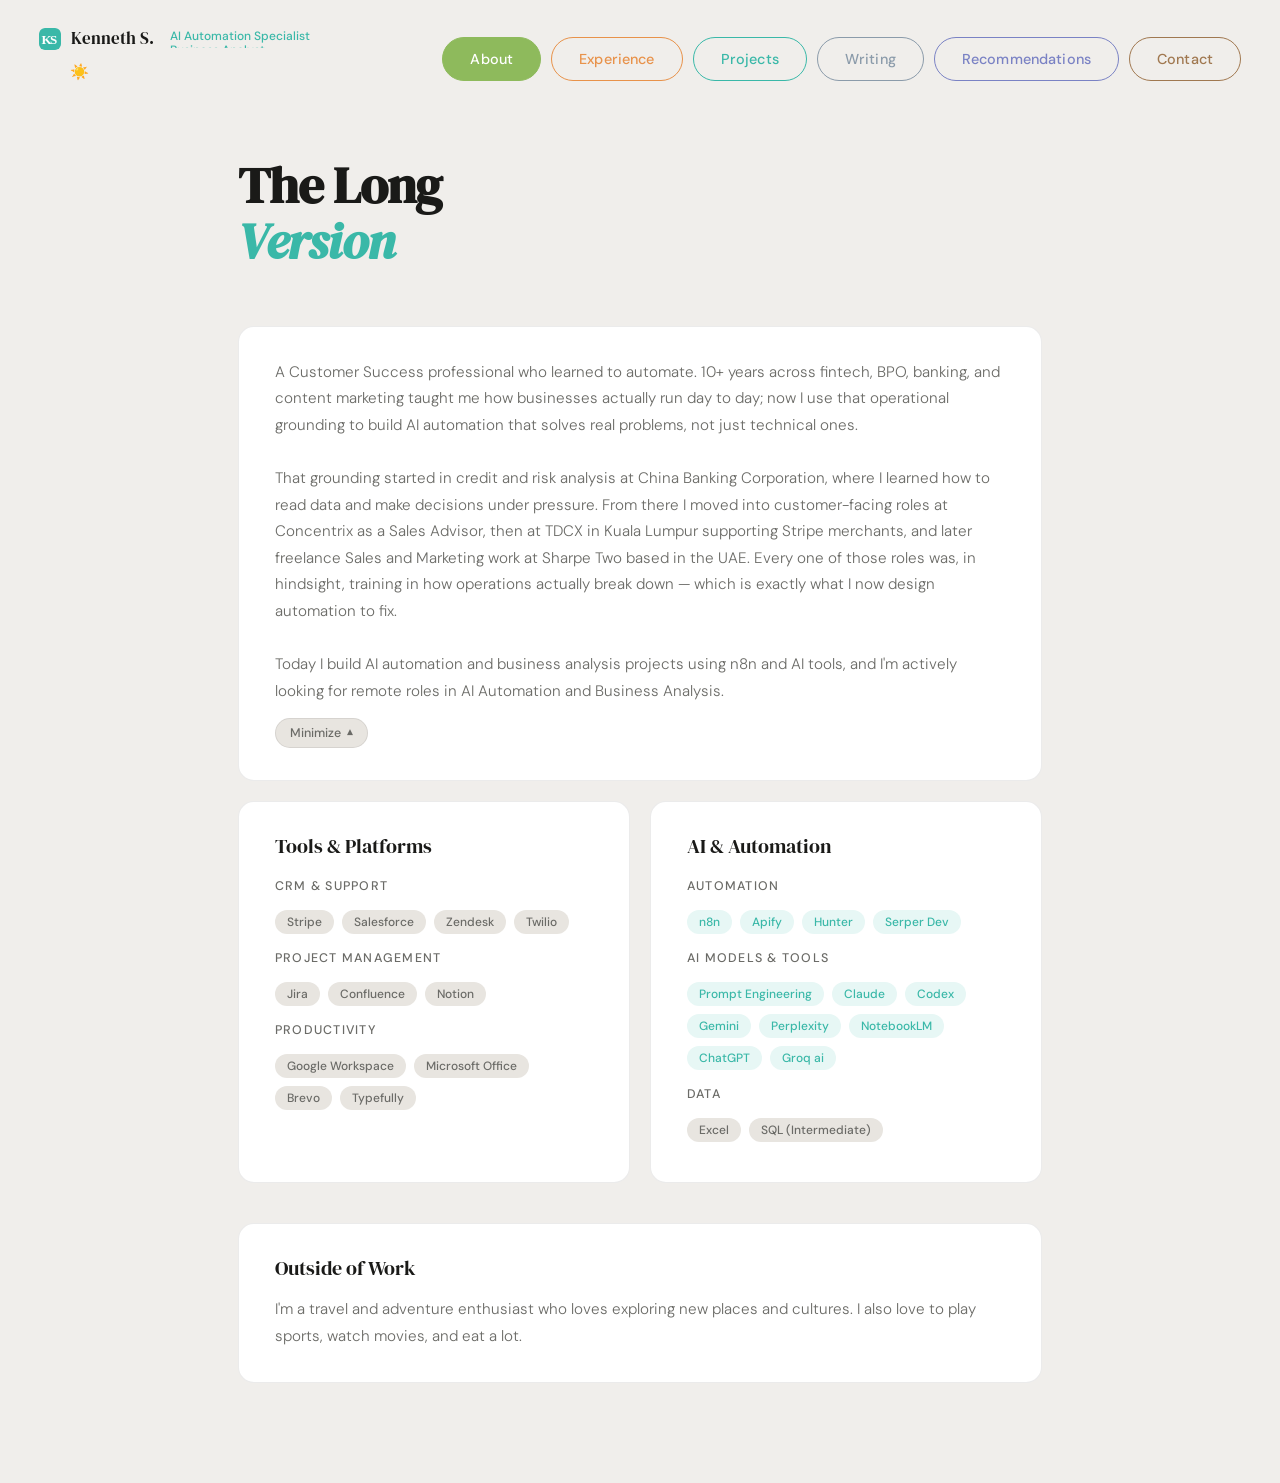
==== commit 2d32f29a: "update desc" ====
--- a/about.html
+++ b/about.html
@@ -92,7 +92,7 @@
 <nav>
   <div class="nav-brand">
     <a class="nav-brand-link" href="index.html">
-      <img src="assets/icons/favicon.svg" alt="Kenneth S. logo" class="nav-logo">
+      <img src="assets/icons/favicon.svg" alt="Kenneth Soriano logo" class="nav-logo">
       <span class="nav-name">Kenneth S.</span>
       <div class="nav-roles">
         <div class="nav-roles-inner">
@@ -142,12 +142,12 @@
 
   <div class="card fade-in">
     <div class="card-body">
-      <p>A Customer Success professional who learned to automate. 10+ years across fintech, BPO, banking, and content marketing taught me how businesses actually run day to day; now I use that operational grounding to build AI automation that solves real problems, not just technical ones. Based in Malaysia, originally from the Philippines.</p>
+      <p>A Customer Success professional who learned to automate. 10+ years across fintech, BPO, banking, and content marketing taught me how businesses actually run day to day; now I use that operational grounding to build AI automation that solves real problems, not just technical ones.</p>
       <div class="bio-more">
         <br>
         <p>That grounding started in credit and risk analysis at China Banking Corporation, where I learned how to read data and make decisions under pressure. From there I moved into customer-facing roles at Concentrix as a Sales Advisor, then at TDCX in Kuala Lumpur supporting Stripe merchants, and later freelance Sales and Marketing work at Sharpe Two based in the UAE. Every one of those roles was, in hindsight, training in how operations actually break down — which is exactly what I now design automation to fix.</p>
         <br>
-        <p>Today I build AI automation and business analysis projects using n8n and AI tools, and I'm actively looking for remote roles in AI Automation, Business Analysis, or Customer Success. I'm also an active writer, posting regularly on X, Threads, and publishing articles on Substack almost every week.</p>
+        <p>Today I build AI automation and business analysis projects using n8n and AI tools, and I'm actively looking for remote roles in AI Automation and Business Analysis.</p>
       </div>
       <button type="button" class="exp-toggle is-open" aria-expanded="true" onclick="toggleBio(this)">
         <span class="exp-toggle-label">Minimize</span>
@@ -214,8 +214,8 @@
       <div class="skill-group" style="margin-top:16px;">
         <div class="skill-group-title">Data</div>
         <div class="tags">
-          <span class="tag">Excel (Intermediate + Pivot)</span>
-          <span class="tag">SQL (Beginner)</span>
+          <span class="tag">Excel</span>
+          <span class="tag">SQL (Intermediate)</span>
         </div>
       </div>
     </div>
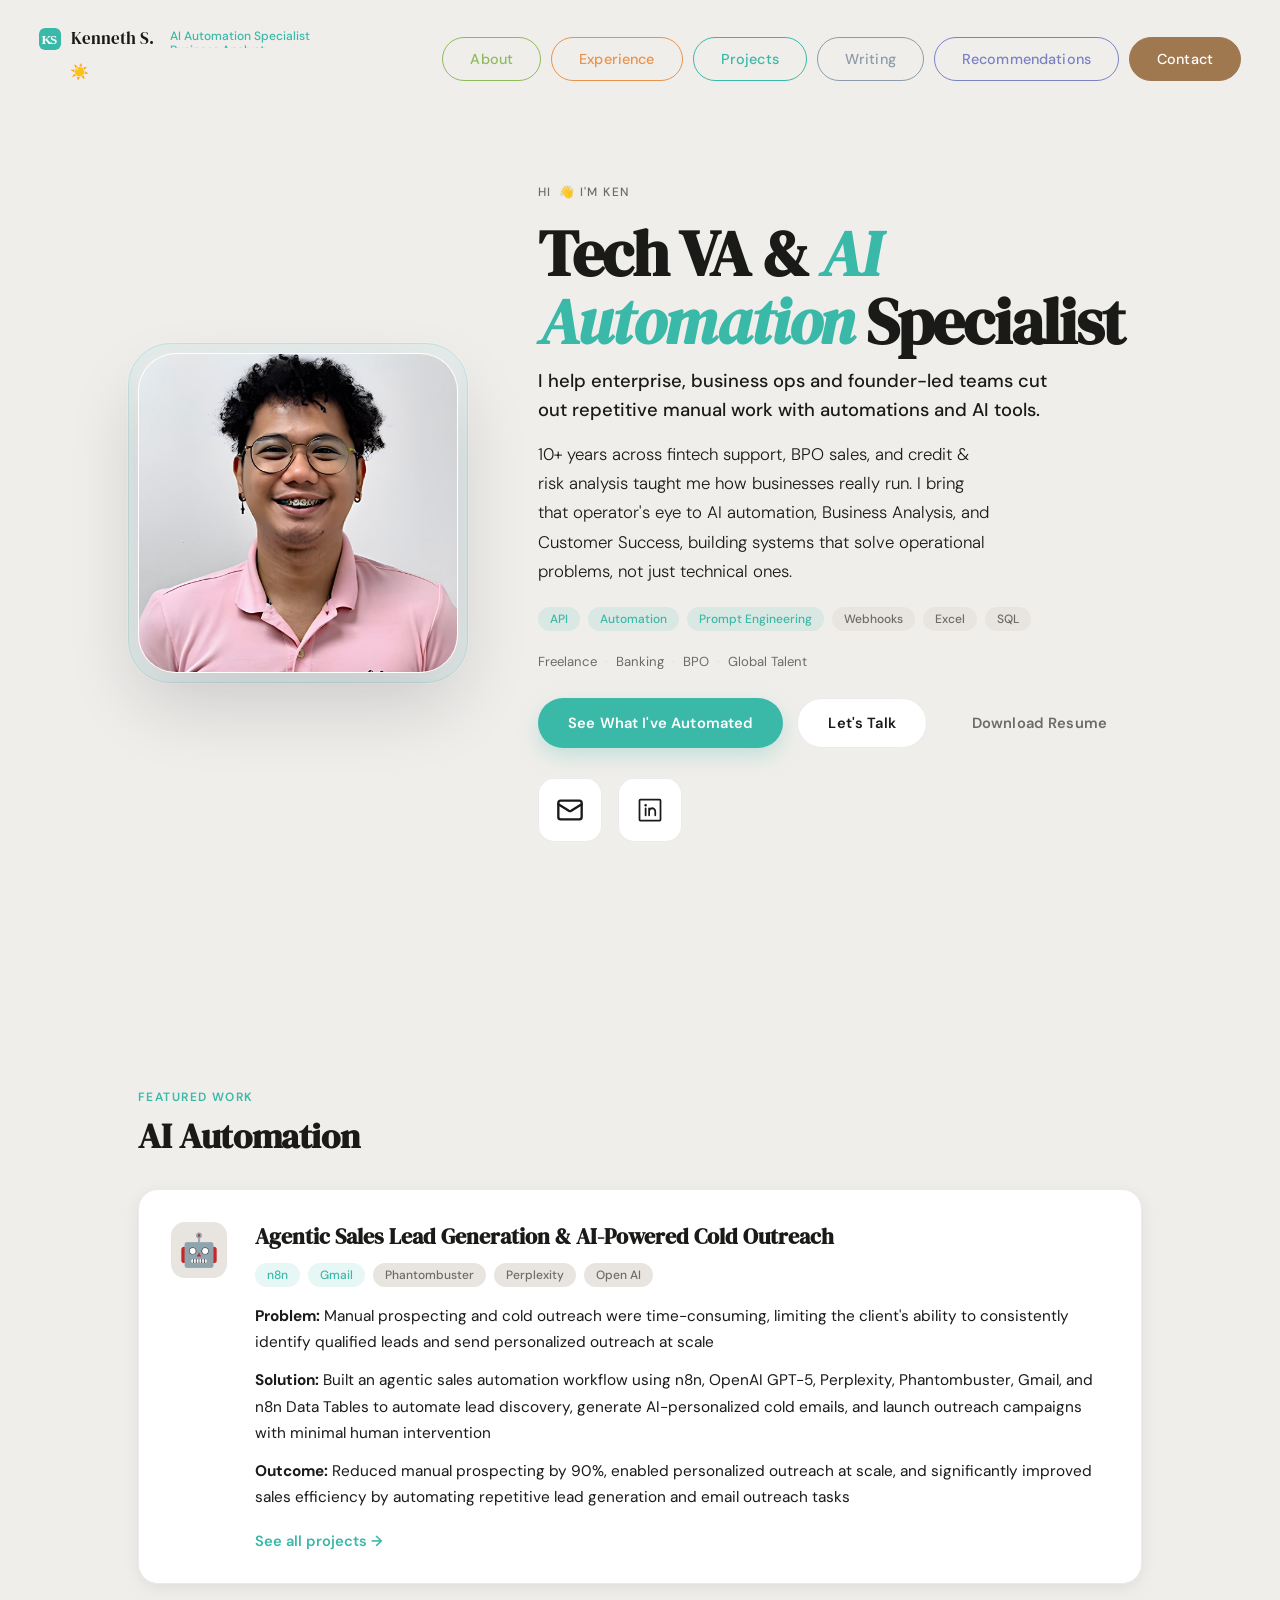
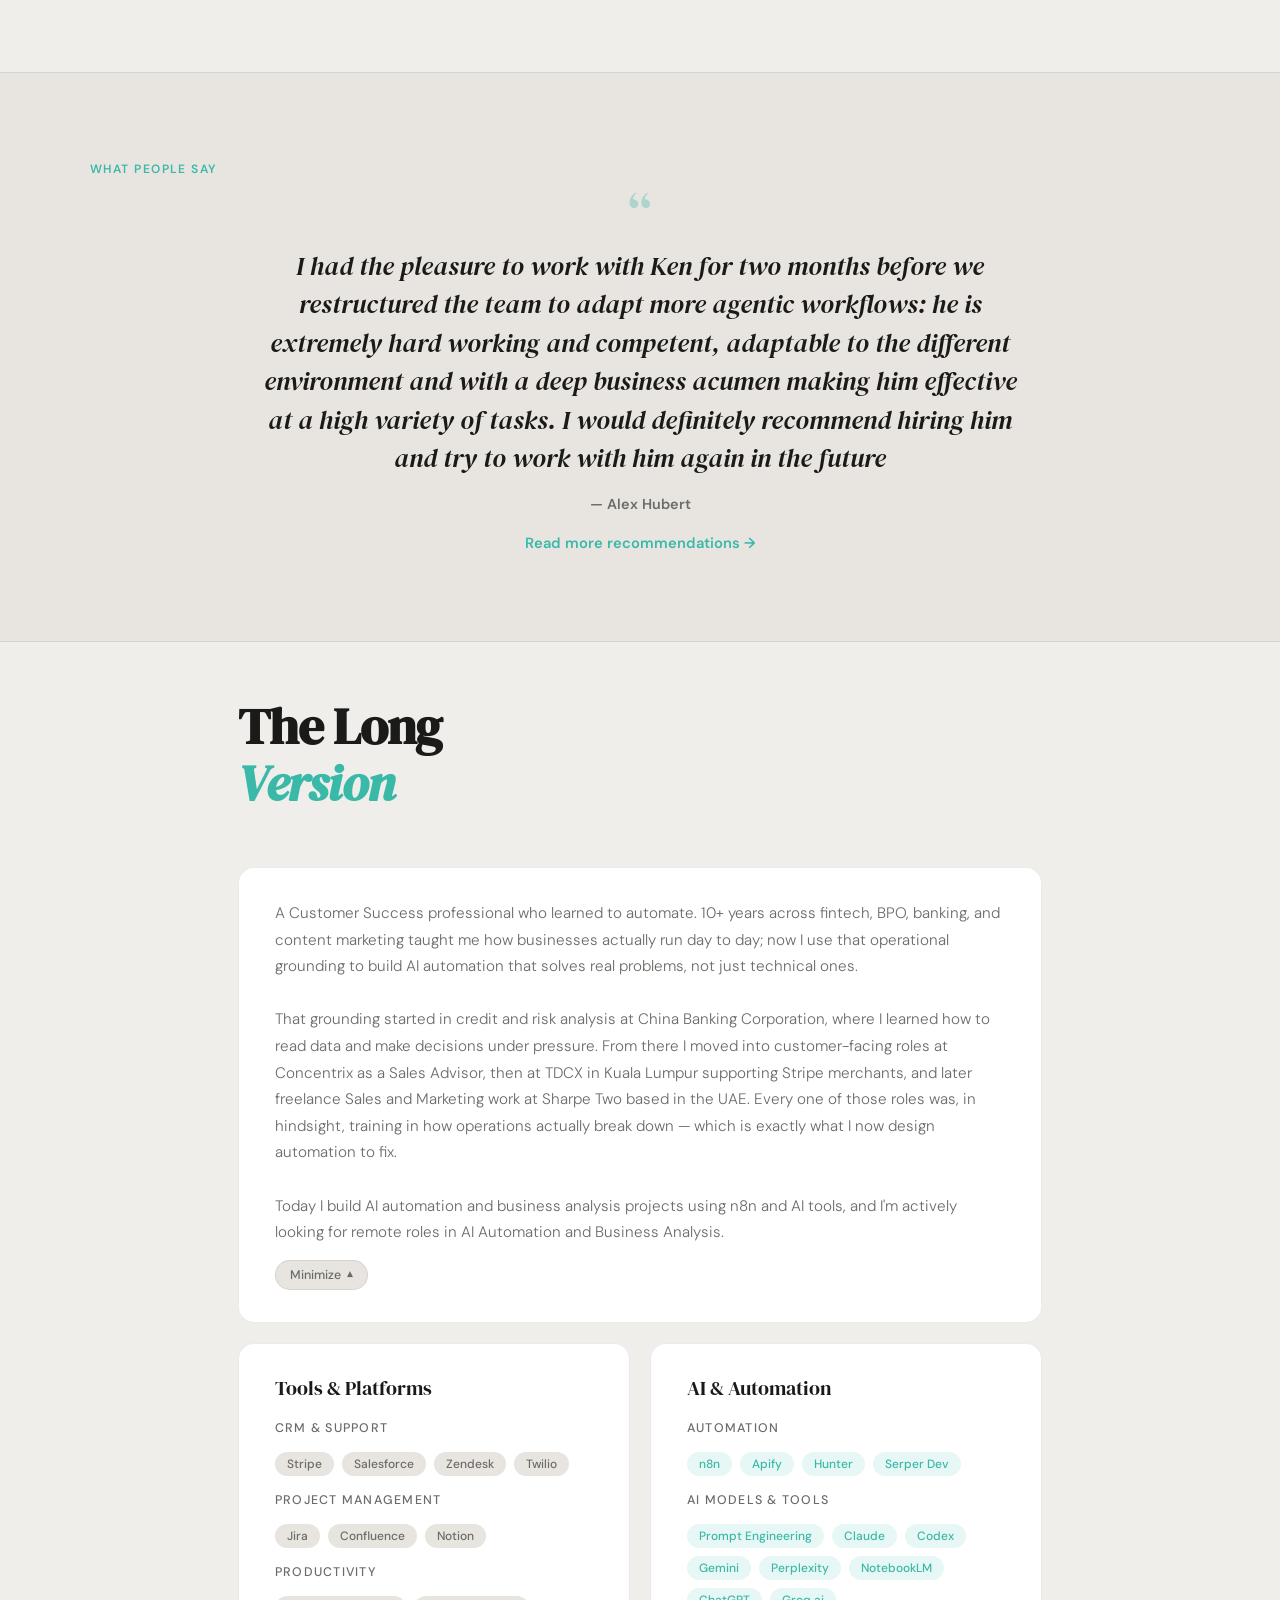
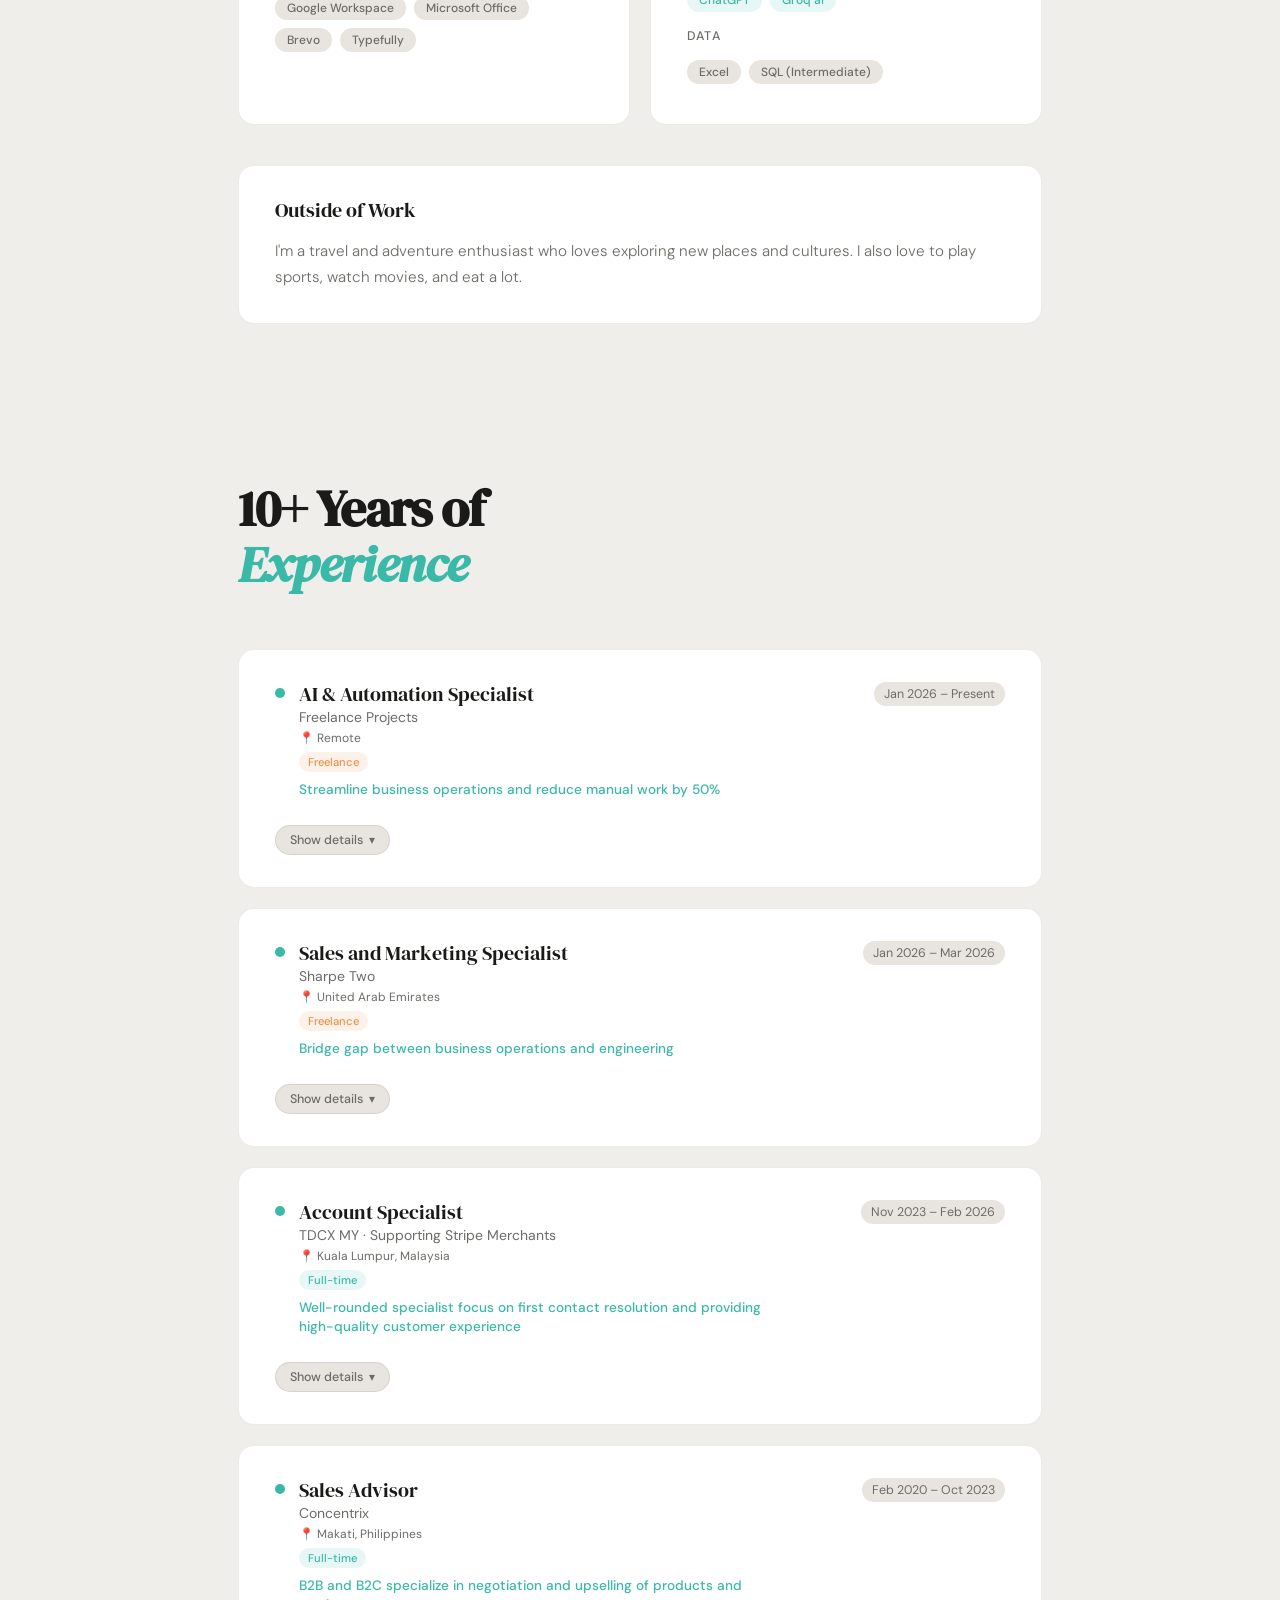
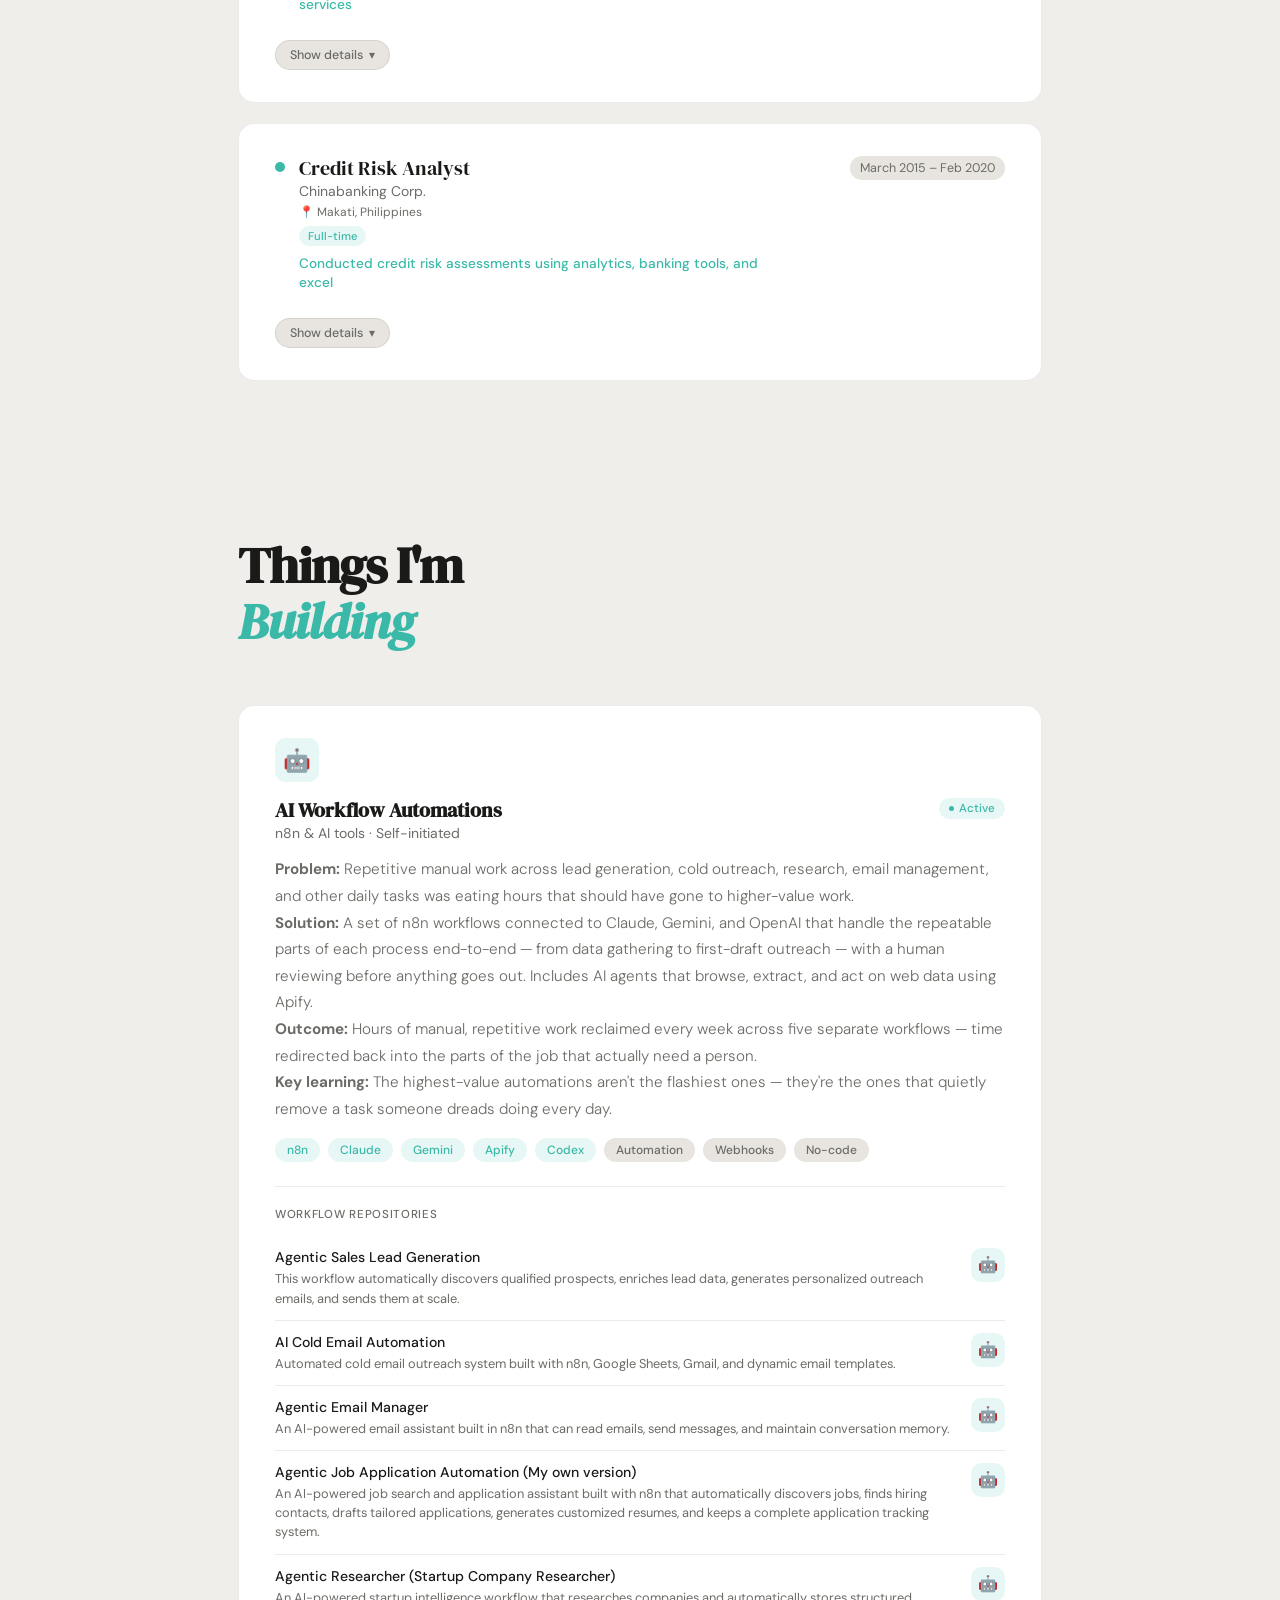
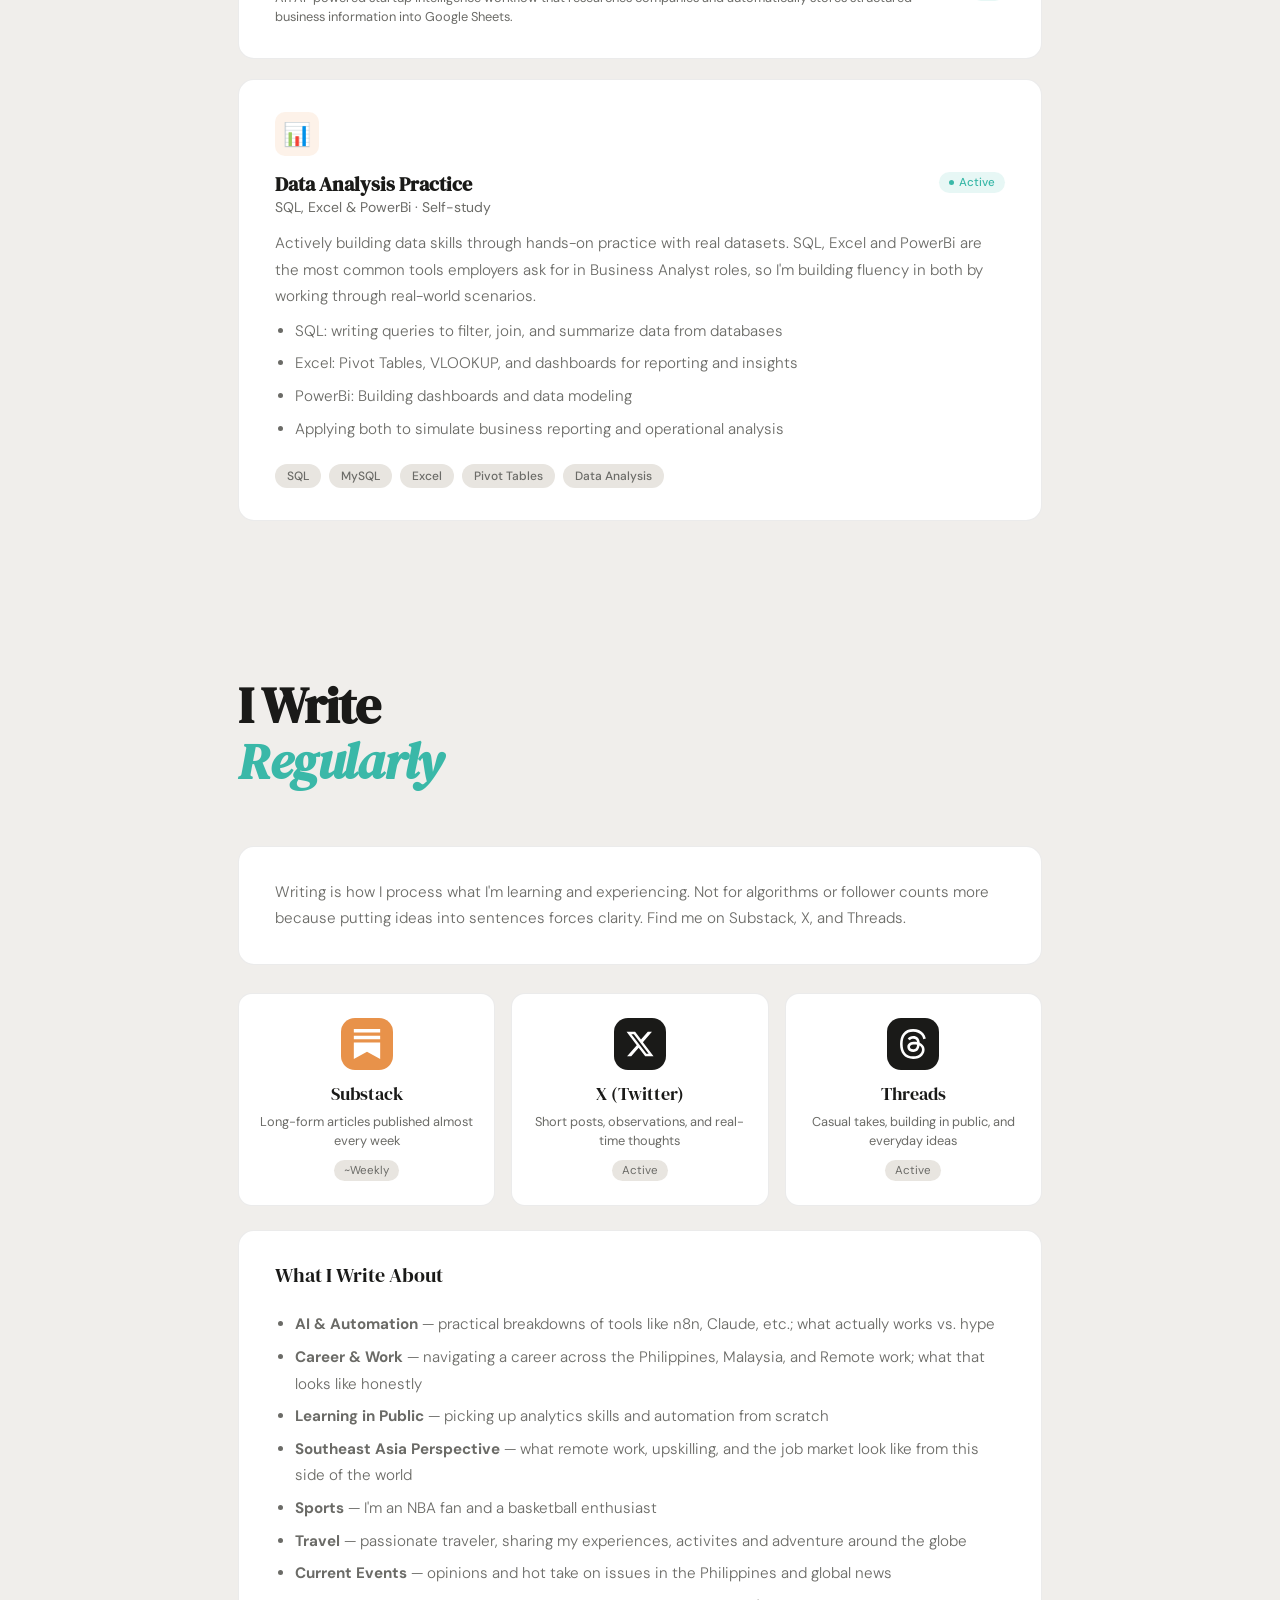
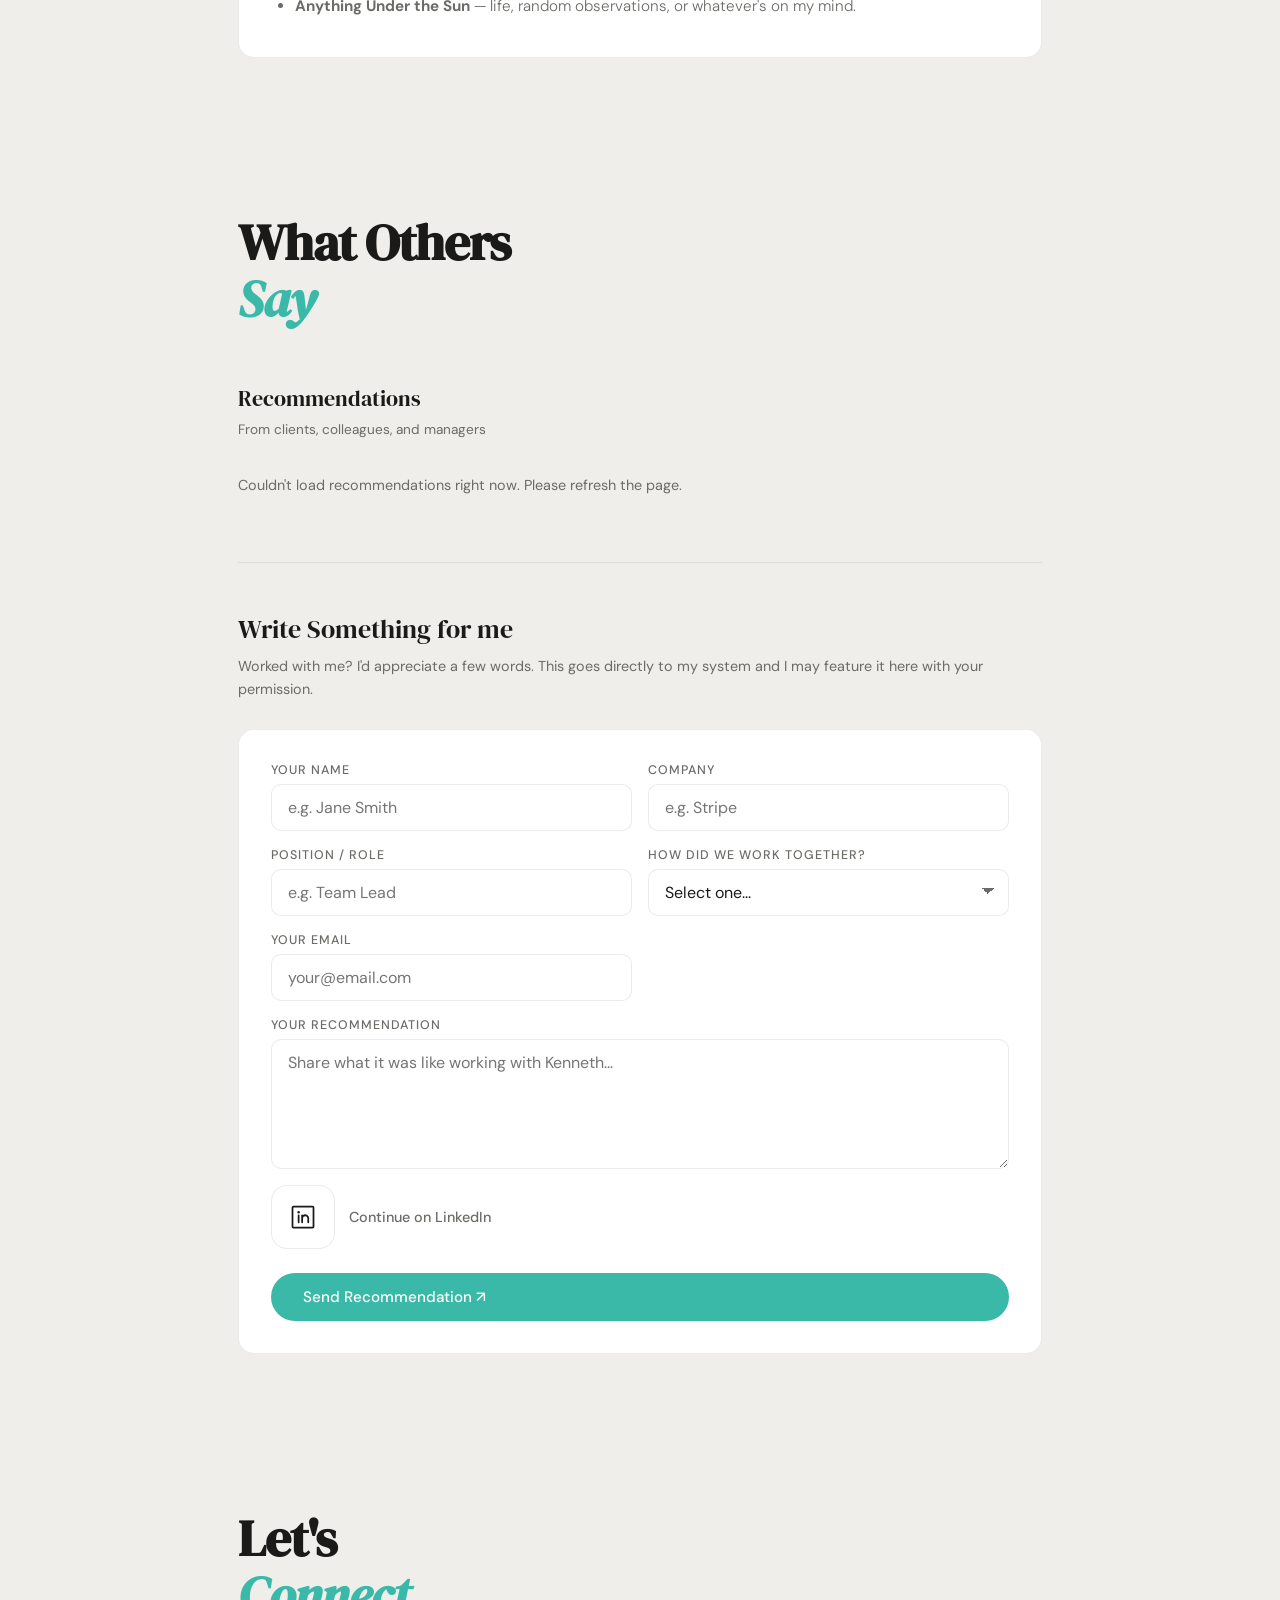
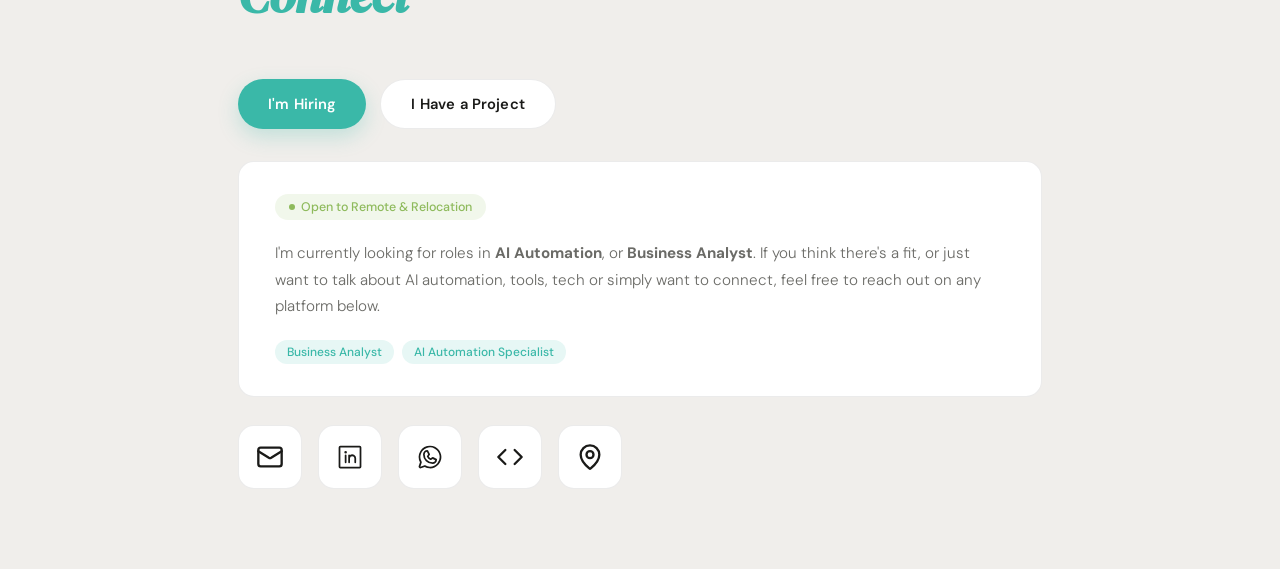
==== commit 6a3e5342: "Replace about.html with SEO-preserving redirect stub -> index.html#about" ====
--- a/about.html
+++ b/about.html
@@ -3,252 +3,45 @@
 <head>
   <meta charset="UTF-8"/>
   <meta name="viewport" content="width=device-width, initial-scale=1.0"/>
-  <link rel="icon" type="image/x-icon" href="[data-uri]">
-  <link rel="icon" type="image/svg+xml" href="[data-uri]">
-  <link rel="apple-touch-icon" href="[data-uri]">
+  <link rel="icon" type="image/svg+xml" href="assets/icons/favicon.svg">
+
   <title>About · Kenneth S.</title>
   <meta name="description" content="Learn more about Kenneth S. — an AI Automation Specialist, Business Analyst, and Tech VA with 10+ years domain experience.">
+
+  <link rel="canonical" href="https://kennethics.github.io/#about">
 
   <meta property="og:type" content="profile">
   <meta property="og:site_name" content="Kenneth S.">
   <meta property="og:title" content="About · Kenneth S.">
   <meta property="og:description" content="Learn more about Kenneth S. — an AI Automation Specialist, Business Analyst, and Tech VA with 10+ years domain experience.">
-  <meta property="og:url" content="https://kennethics.github.io/about.html">
-  <meta property="og:image" content="https://kennethics.github.io/assets/images/og-image.jpg">
-  <meta property="og:image:width" content="1200">
-  <meta property="og:image:height" content="630">
-  <meta property="og:image:alt" content="Kenneth S. — an AI Automation Specialist, Business Analyst, and Tech VA">
+  <meta property="og:url" content="https://kennethics.github.io/#about">
+  <meta property="og:image" content="https://kennethics.github.io/assets/images/og-image.jpeg">
+  <meta name="twitter:card" content="summary_large_image">
 
-  <meta name="twitter:card" content="summary_large_image">
-  <meta name="twitter:title" content="About · Kenneth S.">
-  <meta name="twitter:description" content="Learn more about Kenneth S. — an AI Automation Specialist, Business Analyst, and Tech VA with 10+ years domain experience.">
-  <meta name="twitter:image" content="https://kennethics.github.io/assets/images/og-image.jpg">
+  <meta http-equiv="refresh" content="0; url=/#about">
 
-  <link rel="canonical" href="https://kennethics.github.io/about.html">
-  <link rel="preconnect" href="https://fonts.googleapis.com">
-  <link href="https://fonts.googleapis.com/css2?family=DM+Serif+Display:ital@0;1&family=DM+Sans:wght@300;400;500&display=swap" rel="stylesheet">
-  <script src="assets/js/theme.js"></script>
   <link rel="stylesheet" href="assets/css/shared.css">
-  <script src="assets/js/interactions.js" defer></script>
   <style>
-    .about-grid { display:grid; grid-template-columns:1fr 1fr; gap:20px; margin-bottom:20px; }
-    @media(max-width:640px){ .about-grid{ grid-template-columns:1fr; } }
-    .skill-group { margin-bottom: 8px; }
-    .skill-group-title { font-size:0.78rem; text-transform:uppercase; letter-spacing:0.1em; color:var(--muted); margin-bottom:10px; font-weight:500; }
-
-    /* ── Bio card collapse/expand ── */
-    /* Starts expanded (full bio). "Minimize" collapses down to the first
-       sentence only; clicking again ("Show more") restores the rest. */
-    .bio-more {
-      overflow: hidden;
-      max-height: 800px;
-      opacity: 1;
-      transition: max-height 0.35s ease, opacity 0.25s ease, margin-top 0.35s ease;
+    body {
+      display: flex;
+      align-items: center;
+      justify-content: center;
+      min-height: 100vh;
+      min-height: 100dvh;
+      text-align: center;
+      padding: 24px;
     }
-
-    .card.bio-collapsed .bio-more {
-      max-height: 0;
-      opacity: 0;
-      margin-top: 0 !important;
-      pointer-events: none;
-    }
-
-    .exp-toggle {
-      display: inline-flex;
-      align-items: center;
-      gap: 6px;
-      margin-top: 14px;
-      padding: 6px 14px;
-      border-radius: 100px;
-      border: 1px solid var(--border);
-      background: var(--card);
-      color: var(--muted);
-      font-family: 'DM Sans', sans-serif;
-      font-size: 0.78rem;
-      font-weight: 500;
-      cursor: pointer;
-      transition: color 0.2s ease, border-color 0.2s ease;
-    }
-
-    .exp-toggle:hover,
-    .exp-toggle:focus-visible {
-      color: var(--accent);
-      border-color: rgba(58, 184, 168, 0.3);
-    }
-
-    .exp-toggle-icon {
-      display: inline-block;
-      transition: transform 0.2s ease;
-    }
-
-    .exp-toggle.is-open .exp-toggle-icon {
-      transform: rotate(180deg);
-    }
-
+    .redirect-msg { font-family: 'DM Sans', sans-serif; color: var(--muted); }
+    .redirect-msg a { color: var(--accent); }
   </style>
 </head>
-<body class="inner-page">
+<body>
+  <p class="redirect-msg">
+    Redirecting to the About section&hellip;
+    <br>
+    <noscript>JavaScript is disabled. <a href="/#about">Click here to continue</a>.</noscript>
+  </p>
 
-<nav>
-  <div class="nav-brand">
-    <a class="nav-brand-link" href="index.html">
-      <img src="assets/icons/favicon.svg" alt="Kenneth Soriano logo" class="nav-logo">
-      <span class="nav-name">Kenneth S.</span>
-      <div class="nav-roles">
-        <div class="nav-roles-inner">
-          <span>AI Automation Specialist</span>
-          <span>Business Analyst</span>
-        </div>
-      </div>
-    </a>
-    <div class="theme-switcher">
-      <button type="button" class="theme-toggle" role="switch" aria-checked="false" aria-label="Toggle dark mode" title="Toggle dark mode">
-        <span class="theme-toggle-icon theme-toggle-icon-sun" aria-hidden="true">☀️</span>
-        <span class="theme-toggle-icon theme-toggle-icon-moon" aria-hidden="true">🌙</span>
-      </button>
-    </div>
-  </div>
-  <ul class="nav-links">
-    <li><a class="oval-btn oval-about active" href="about.html">About</a></li>
-    <li><a class="oval-btn oval-exp" href="experience.html">Experience</a></li>
-    <li><a class="oval-btn oval-projects" href="projects.html">Projects</a></li>
-    <li><a class="oval-btn oval-writing" href="writing.html">Writing</a></li>
-    <li><a class="oval-btn oval-recs" href="recommendations.html">Recommendations</a></li>
-    <li><a class="oval-btn oval-contact" href="contact.html">Contact</a></li>
-  </ul>
-  <button class="nav-hamburger" aria-label="Open menu" aria-expanded="false" aria-controls="nav-drawer">
-    <span></span><span></span><span></span>
-  </button>
-</nav>
-
-<!-- Mobile drawer -->
-<div class="nav-drawer" id="nav-drawer" role="dialog" aria-modal="true" aria-label="Site navigation" aria-hidden="true">
-  <div class="nav-drawer-panel">
-    <button class="nav-drawer-close" aria-label="Close menu">✕</button>
-    <a href="about.html">About</a>
-    <a href="experience.html">Experience</a>
-    <a href="projects.html">Projects</a>
-    <a href="writing.html">Writing</a>
-    <a href="recommendations.html">Recommendations</a>
-    <a href="contact.html">Contact</a>
-  </div>
-</div>
-
-
-<main class="page">
-  <div class="page-header fade-in">
-    <h1 class="page-title">The Long<br><em>Version</em></h1>
-  </div>
-
-  <div class="card fade-in">
-    <div class="card-body">
-      <p>A Customer Success professional who learned to automate. 10+ years across fintech, BPO, banking, and content marketing taught me how businesses actually run day to day; now I use that operational grounding to build AI automation that solves real problems, not just technical ones.</p>
-      <div class="bio-more">
-        <br>
-        <p>That grounding started in credit and risk analysis at China Banking Corporation, where I learned how to read data and make decisions under pressure. From there I moved into customer-facing roles at Concentrix as a Sales Advisor, then at TDCX in Kuala Lumpur supporting Stripe merchants, and later freelance Sales and Marketing work at Sharpe Two based in the UAE. Every one of those roles was, in hindsight, training in how operations actually break down — which is exactly what I now design automation to fix.</p>
-        <br>
-        <p>Today I build AI automation and business analysis projects using n8n and AI tools, and I'm actively looking for remote roles in AI Automation and Business Analysis.</p>
-      </div>
-      <button type="button" class="exp-toggle is-open" aria-expanded="true" onclick="toggleBio(this)">
-        <span class="exp-toggle-label">Minimize</span>
-        <span class="exp-toggle-icon" aria-hidden="true">▾</span>
-      </button>
-    </div>
-  </div>
-
-  <div class="about-grid">
-    <div class="card fade-in">
-      <div class="card-title" style="margin-bottom:20px;">Tools & Platforms</div>
-      <div class="skill-group">
-        <div class="skill-group-title">CRM & Support</div>
-        <div class="tags">
-          <span class="tag">Stripe</span>
-          <span class="tag">Salesforce</span>
-          <span class="tag">Zendesk</span>
-          <span class="tag">Twilio</span>
-        </div>
-      </div>
-      <div class="skill-group" style="margin-top:16px;">
-        <div class="skill-group-title">Project Management</div>
-        <div class="tags">
-          <span class="tag">Jira</span>
-          <span class="tag">Confluence</span>
-          <span class="tag">Notion</span>
-        </div>
-      </div>
-      <div class="skill-group" style="margin-top:16px;">
-        <div class="skill-group-title">Productivity</div>
-        <div class="tags">
-          <span class="tag">Google Workspace</span>
-          <span class="tag">Microsoft Office</span>
-          <span class="tag">Brevo</span>
-          <span class="tag">Typefully</span>
-        </div>
-      </div>
-    </div>
-
-    <div class="card fade-in">
-      <div class="card-title" style="margin-bottom:20px;">AI & Automation</div>
-      <div class="skill-group">
-        <div class="skill-group-title">Automation</div>
-        <div class="tags">
-          <span class="tag tag-accent">n8n</span>
-          <span class="tag tag-accent">Apify</span>
-          <span class="tag tag-accent">Hunter</span>
-          <span class="tag tag-accent">Serper Dev</span>
-        </div>
-      </div>
-      <div class="skill-group" style="margin-top:16px;">
-        <div class="skill-group-title">AI Models & Tools</div>
-        <div class="tags">
-          <span class="tag tag-accent">Prompt Engineering</span>
-          <span class="tag tag-accent">Claude</span>
-          <span class="tag tag-accent">Codex</span>
-          <span class="tag tag-accent">Gemini</span>
-          <span class="tag tag-accent">Perplexity</span>
-          <span class="tag tag-accent">NotebookLM</span>
-          <span class="tag tag-accent">ChatGPT</span>
-          <span class="tag tag-accent">Groq ai</span>
-        </div>
-      </div>
-      <div class="skill-group" style="margin-top:16px;">
-        <div class="skill-group-title">Data</div>
-        <div class="tags">
-          <span class="tag">Excel</span>
-          <span class="tag">SQL (Intermediate)</span>
-        </div>
-      </div>
-    </div>
-  </div>
-
-  <div class="card fade-in">
-    <div class="card-title" style="margin-bottom:16px;">Outside of Work</div>
-    <div class="card-body">
-      <p>I'm a travel and adventure enthusiast who loves exploring new places and cultures. I also love to play sports, watch movies, and eat a lot.</p>
-    </div>
-  </div>
-
-</main>
-
-<script>
-  // Bio card collapse/expand. Starts expanded; "Minimize" shrinks the card
-  // down to the first sentence only, "Show more" restores the full bio.
-  function toggleBio(btn) {
-    const card = btn.closest('.card');
-    const collapsed = card.classList.toggle('bio-collapsed');
-    const expanded = !collapsed;
-    btn.setAttribute('aria-expanded', String(expanded));
-    btn.classList.toggle('is-open', expanded);
-    btn.querySelector('.exp-toggle-label').textContent = expanded ? 'Minimize' : 'Show more';
-  }
-</script>
-<!-- Back to top -->
-<button type="button" id="back-to-top" class="back-to-top" aria-label="Back to top" title="Back to top">
-  <svg viewBox="0 0 24 24" width="20" height="20" fill="none" stroke="currentColor" stroke-width="2" stroke-linecap="round" stroke-linejoin="round" aria-hidden="true">
-    <line x1="12" y1="19" x2="12" y2="5"></line>
-    <polyline points="5 12 12 5 19 12"></polyline>
-  </svg>
-</button>
-
+  <script src="assets/js/legacy-redirect.js"></script>
 </body>
 </html>
